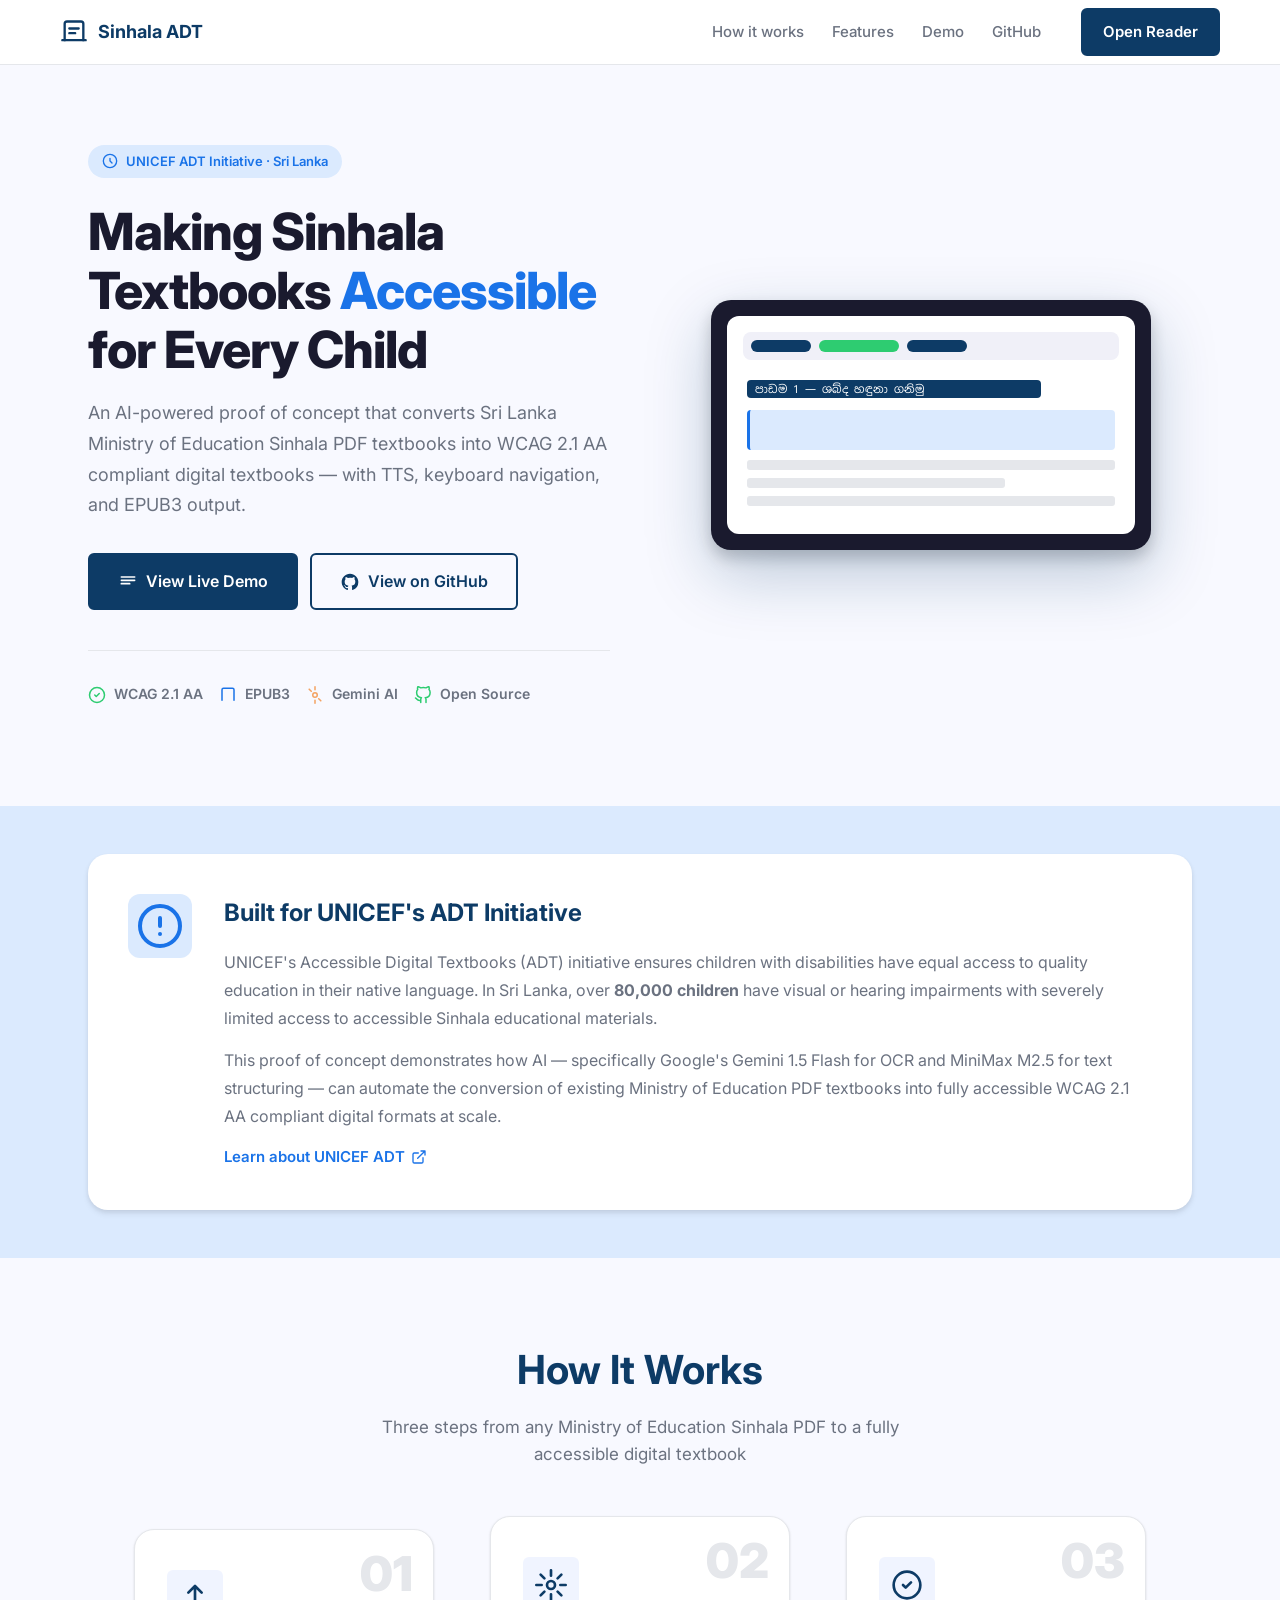
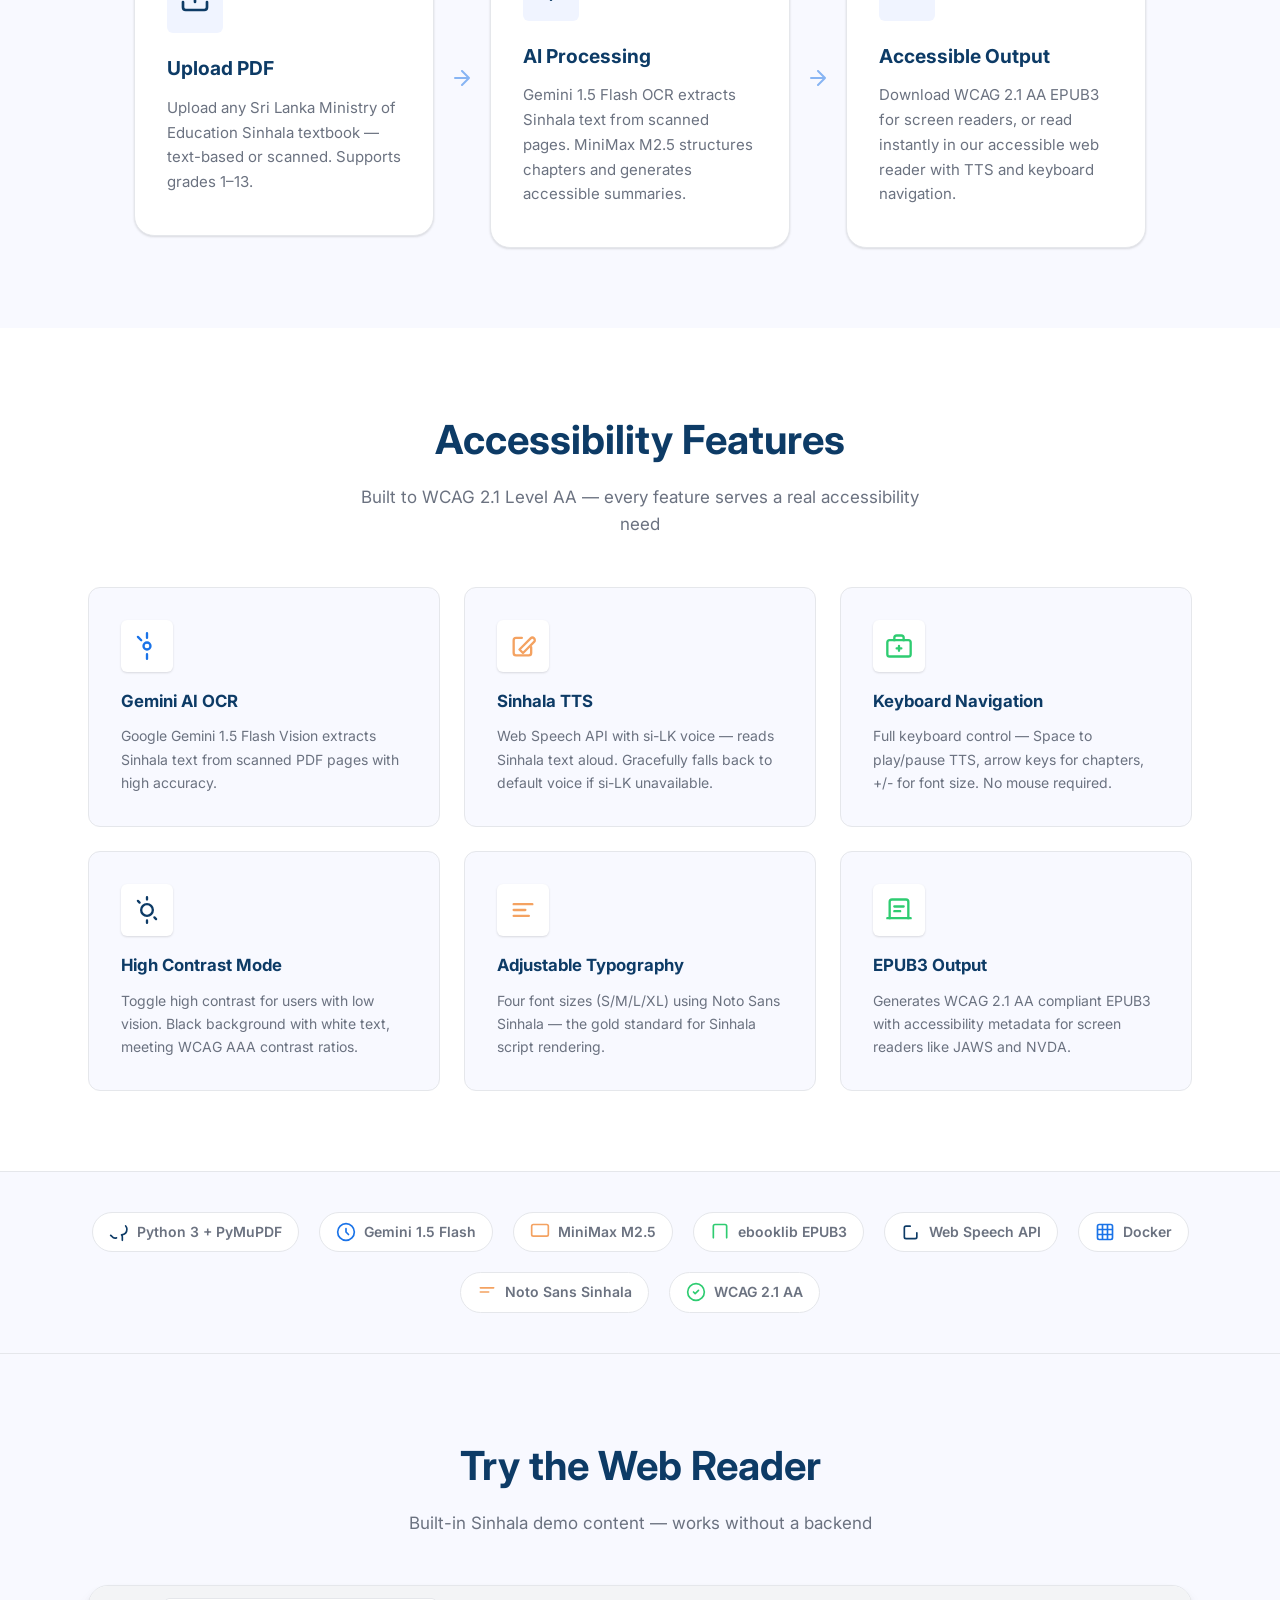
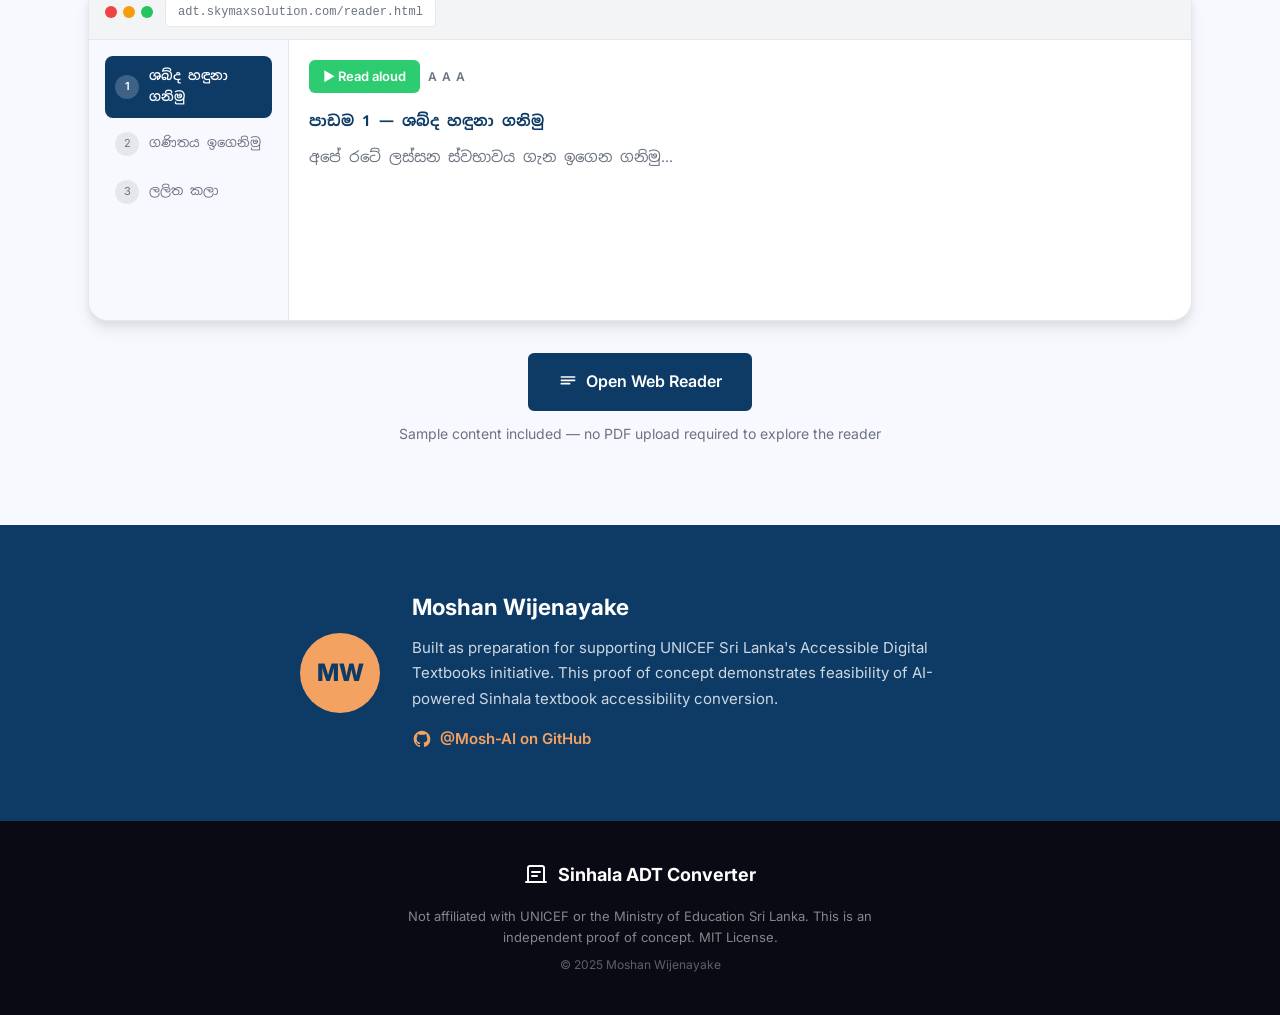
==== web/index.html @ 2eef30e9 "initial: Sinhala ADT Converter — UNICEF accessibility proof of concept with Gemini + MiniMax AI" ====
<!DOCTYPE html>
<html lang="en">
<head>
  <meta charset="UTF-8">
  <meta name="viewport" content="width=device-width, initial-scale=1.0">
  <title>Sinhala ADT Converter — UNICEF Accessible Digital Textbooks</title>
  <meta name="description" content="Convert Sri Lanka Ministry of Education Sinhala textbooks into WCAG 2.1 AA compliant accessible digital textbooks with Gemini AI OCR.">
  <link rel="preconnect" href="https://fonts.googleapis.com">
  <link rel="preconnect" href="https://fonts.gstatic.com" crossorigin>
  <link href="https://fonts.googleapis.com/css2?family=Inter:wght@400;500;600;700&family=Noto+Sans+Sinhala:wght@400;700&display=swap" rel="stylesheet">
  <link rel="stylesheet" href="css/main.css">
</head>
<body>
  <!-- Skip link for keyboard users (WCAG requirement) -->
  <a href="#main" class="skip-link">Skip to main content</a>

  <!-- NAVBAR -->
  <nav class="navbar" role="navigation" aria-label="Main navigation">
    <div class="nav-container">
      <a href="index.html" class="nav-logo" aria-label="Sinhala ADT Converter home">
        <svg width="28" height="28" viewBox="0 0 24 24" fill="none" aria-hidden="true">
          <path d="M4 19V5a2 2 0 012-2h12a2 2 0 012 2v14" stroke="#0d3b66" stroke-width="2" stroke-linecap="round"/>
          <path d="M4 19H2m2 0h16m0 0h2M8 9h8M8 13h5" stroke="#0d3b66" stroke-width="2" stroke-linecap="round"/>
        </svg>
        <span>Sinhala ADT</span>
      </a>
      <div class="nav-links" role="list">
        <a href="#how-it-works" role="listitem">How it works</a>
        <a href="#features" role="listitem">Features</a>
        <a href="#demo" role="listitem">Demo</a>
        <a href="https://github.com/Mosh-AI/sinhala-adt-converter" target="_blank" rel="noopener" role="listitem" aria-label="View on GitHub (opens in new tab)">GitHub</a>
      </div>
      <a href="reader.html" class="btn btn-primary nav-cta">Open Reader</a>
      <button class="hamburger" aria-label="Toggle menu" aria-expanded="false" aria-controls="mobile-menu">
        <svg width="24" height="24" viewBox="0 0 24 24" fill="none" aria-hidden="true">
          <path d="M3 6h18M3 12h18M3 18h18" stroke="currentColor" stroke-width="2" stroke-linecap="round"/>
        </svg>
      </button>
    </div>
    <div class="mobile-menu" id="mobile-menu" role="menu" aria-hidden="true">
      <a href="#how-it-works" role="menuitem">How it works</a>
      <a href="#features" role="menuitem">Features</a>
      <a href="#demo" role="menuitem">Demo</a>
      <a href="https://github.com/Mosh-AI/sinhala-adt-converter" target="_blank" rel="noopener" role="menuitem">GitHub</a>
      <a href="reader.html" class="btn btn-primary" role="menuitem">Open Reader</a>
    </div>
  </nav>

  <main id="main">
    <!-- HERO SECTION -->
    <section class="hero" aria-labelledby="hero-heading">
      <div class="hero-content">
        <div class="hero-badge" role="status">
          <svg width="16" height="16" viewBox="0 0 24 24" fill="none" aria-hidden="true">
            <circle cx="12" cy="12" r="10" stroke="#1a73e8" stroke-width="2"/>
            <path d="M12 8v4l3 3" stroke="#1a73e8" stroke-width="2" stroke-linecap="round"/>
          </svg>
          UNICEF ADT Initiative · Sri Lanka
        </div>
        <h1 id="hero-heading">Making Sinhala Textbooks <span class="highlight">Accessible</span> for Every Child</h1>
        <p class="hero-subtitle">An AI-powered proof of concept that converts Sri Lanka Ministry of Education Sinhala PDF textbooks into WCAG 2.1 AA compliant digital textbooks — with TTS, keyboard navigation, and EPUB3 output.</p>
        <div class="hero-actions">
          <a href="reader.html" class="btn btn-primary btn-lg">
            <svg width="20" height="20" viewBox="0 0 24 24" fill="none" aria-hidden="true">
              <path d="M4 6h16M4 10h16M4 14h10" stroke="currentColor" stroke-width="2" stroke-linecap="round"/>
            </svg>
            View Live Demo
          </a>
          <a href="https://github.com/Mosh-AI/sinhala-adt-converter" target="_blank" rel="noopener" class="btn btn-outline btn-lg">
            <svg width="20" height="20" viewBox="0 0 24 24" fill="currentColor" aria-hidden="true">
              <path d="M12 2C6.477 2 2 6.484 2 12.017c0 4.425 2.865 8.18 6.839 9.504.5.092.682-.217.682-.483 0-.237-.008-.868-.013-1.703-2.782.605-3.369-1.343-3.369-1.343-.454-1.158-1.11-1.466-1.11-1.466-.908-.62.069-.608.069-.608 1.003.07 1.531 1.032 1.531 1.032.892 1.53 2.341 1.088 2.91.832.092-.647.35-1.088.636-1.338-2.22-.253-4.555-1.113-4.555-4.951 0-1.093.39-1.988 1.029-2.688-.103-.253-.446-1.272.098-2.65 0 0 .84-.27 2.75 1.026A9.564 9.564 0 0112 6.844c.85.004 1.705.115 2.504.337 1.909-1.296 2.747-1.027 2.747-1.027.546 1.379.202 2.398.1 2.651.64.7 1.028 1.595 1.028 2.688 0 3.848-2.339 4.695-4.566 4.943.359.309.678.92.678 1.855 0 1.338-.012 2.419-.012 2.747 0 .268.18.58.688.482A10.019 10.019 0 0022 12.017C22 6.484 17.522 2 12 2z"/>
            </svg>
            View on GitHub
          </a>
        </div>
        <div class="hero-stats" role="list" aria-label="Key features">
          <div class="stat" role="listitem">
            <svg width="18" height="18" viewBox="0 0 24 24" fill="none" aria-hidden="true">
              <path d="M9 12l2 2 4-4" stroke="#2ecc71" stroke-width="2" stroke-linecap="round" stroke-linejoin="round"/>
              <circle cx="12" cy="12" r="10" stroke="#2ecc71" stroke-width="2"/>
            </svg>
            WCAG 2.1 AA
          </div>
          <div class="stat" role="listitem">
            <svg width="18" height="18" viewBox="0 0 24 24" fill="none" aria-hidden="true">
              <path d="M4 19V5a2 2 0 012-2h12a2 2 0 012 2v14" stroke="#1a73e8" stroke-width="2" stroke-linecap="round"/>
            </svg>
            EPUB3
          </div>
          <div class="stat" role="listitem">
            <svg width="18" height="18" viewBox="0 0 24 24" fill="none" aria-hidden="true">
              <circle cx="12" cy="12" r="3" stroke="#f4a261" stroke-width="2"/>
              <path d="M12 1v4M12 19v4M4.22 4.22l2.83 2.83M16.95 16.95l2.83 2.83" stroke="#f4a261" stroke-width="2" stroke-linecap="round"/>
            </svg>
            Gemini AI
          </div>
          <div class="stat" role="listitem">
            <svg width="18" height="18" viewBox="0 0 24 24" fill="none" aria-hidden="true">
              <path d="M9 19c-5 1.5-5-2.5-7-3m14 6v-3.87a3.37 3.37 0 00-.94-2.61c3.14-.35 6.44-1.54 6.44-7A5.44 5.44 0 0020 4.77 5.07 5.07 0 0019.91 1S18.73.65 16 2.48a13.38 13.38 0 00-7 0C6.27.65 5.09 1 5.09 1A5.07 5.07 0 005 4.77a5.44 5.44 0 00-1.5 3.78c0 5.42 3.3 6.61 6.44 7A3.37 3.37 0 009 18.13V22" stroke="#2ecc71" stroke-width="2" stroke-linecap="round" stroke-linejoin="round"/>
            </svg>
            Open Source
          </div>
        </div>
      </div>
      <div class="hero-visual" aria-hidden="true">
        <div class="device-mockup">
          <div class="device-screen">
            <div class="mock-reader">
              <div class="mock-controls">
                <div class="mock-btn"></div>
                <div class="mock-btn mock-play"></div>
                <div class="mock-btn"></div>
              </div>
              <div class="mock-content">
                <div class="mock-chapter-title">පාඩම 1 — ශබ්ද හඳුනා ගනිමු</div>
                <div class="mock-summary-box"></div>
                <div class="mock-text"></div>
                <div class="mock-text mock-text-short"></div>
                <div class="mock-text"></div>
              </div>
            </div>
          </div>
        </div>
      </div>
    </section>

    <!-- UNICEF SECTION -->
    <section class="unicef-section" aria-labelledby="unicef-heading">
      <div class="container">
        <div class="unicef-card">
          <div class="unicef-icon" aria-hidden="true">
            <svg width="48" height="48" viewBox="0 0 24 24" fill="none">
              <circle cx="12" cy="12" r="10" stroke="#1a73e8" stroke-width="2"/>
              <path d="M12 8v4M12 16h.01" stroke="#1a73e8" stroke-width="2" stroke-linecap="round"/>
            </svg>
          </div>
          <div class="unicef-text">
            <h2 id="unicef-heading">Built for UNICEF's ADT Initiative</h2>
            <p>UNICEF's Accessible Digital Textbooks (ADT) initiative ensures children with disabilities have equal access to quality education in their native language. In Sri Lanka, over <strong>80,000 children</strong> have visual or hearing impairments with severely limited access to accessible Sinhala educational materials.</p>
            <p>This proof of concept demonstrates how AI — specifically Google's Gemini 1.5 Flash for OCR and MiniMax M2.5 for text structuring — can automate the conversion of existing Ministry of Education PDF textbooks into fully accessible WCAG 2.1 AA compliant digital formats at scale.</p>
            <a href="https://www.unicef.org/innovation/accessible-digital-textbooks" target="_blank" rel="noopener" class="unicef-link">
              Learn about UNICEF ADT
              <svg width="16" height="16" viewBox="0 0 24 24" fill="none" aria-hidden="true">
                <path d="M18 13v6a2 2 0 01-2 2H5a2 2 0 01-2-2V8a2 2 0 012-2h6M15 3h6v6M10 14L21 3" stroke="currentColor" stroke-width="2" stroke-linecap="round" stroke-linejoin="round"/>
              </svg>
            </a>
          </div>
        </div>
      </div>
    </section>

    <!-- HOW IT WORKS -->
    <section id="how-it-works" class="how-section" aria-labelledby="how-heading">
      <div class="container">
        <div class="section-header">
          <h2 id="how-heading">How It Works</h2>
          <p>Three steps from any Ministry of Education Sinhala PDF to a fully accessible digital textbook</p>
        </div>
        <div class="steps-grid">
          <div class="step-card">
            <div class="step-num" aria-hidden="true">01</div>
            <div class="step-icon" aria-hidden="true">
              <svg width="32" height="32" viewBox="0 0 24 24" fill="none">
                <path d="M21 15v4a2 2 0 01-2 2H5a2 2 0 01-2-2v-4M17 8l-5-5-5 5M12 3v12" stroke="#0d3b66" stroke-width="2" stroke-linecap="round" stroke-linejoin="round"/>
              </svg>
            </div>
            <h3>Upload PDF</h3>
            <p>Upload any Sri Lanka Ministry of Education Sinhala textbook — text-based or scanned. Supports grades 1–13.</p>
          </div>
          <div class="step-arrow" aria-hidden="true">
            <svg width="24" height="24" viewBox="0 0 24 24" fill="none">
              <path d="M5 12h14M12 5l7 7-7 7" stroke="#1a73e8" stroke-width="2" stroke-linecap="round" stroke-linejoin="round"/>
            </svg>
          </div>
          <div class="step-card">
            <div class="step-num" aria-hidden="true">02</div>
            <div class="step-icon" aria-hidden="true">
              <svg width="32" height="32" viewBox="0 0 24 24" fill="none">
                <circle cx="12" cy="12" r="3" stroke="#0d3b66" stroke-width="2"/>
                <path d="M12 1v4M12 19v4M4.22 4.22l2.83 2.83M16.95 16.95l2.83 2.83M1 12h4M19 12h4M4.22 19.78l2.83-2.83M16.95 7.05l2.83-2.83" stroke="#0d3b66" stroke-width="2" stroke-linecap="round"/>
              </svg>
            </div>
            <h3>AI Processing</h3>
            <p>Gemini 1.5 Flash OCR extracts Sinhala text from scanned pages. MiniMax M2.5 structures chapters and generates accessible summaries.</p>
          </div>
          <div class="step-arrow" aria-hidden="true">
            <svg width="24" height="24" viewBox="0 0 24 24" fill="none">
              <path d="M5 12h14M12 5l7 7-7 7" stroke="#1a73e8" stroke-width="2" stroke-linecap="round" stroke-linejoin="round"/>
            </svg>
          </div>
          <div class="step-card">
            <div class="step-num" aria-hidden="true">03</div>
            <div class="step-icon" aria-hidden="true">
              <svg width="32" height="32" viewBox="0 0 24 24" fill="none">
                <path d="M9 12l2 2 4-4" stroke="#0d3b66" stroke-width="2" stroke-linecap="round" stroke-linejoin="round"/>
                <circle cx="12" cy="12" r="10" stroke="#0d3b66" stroke-width="2"/>
              </svg>
            </div>
            <h3>Accessible Output</h3>
            <p>Download WCAG 2.1 AA EPUB3 for screen readers, or read instantly in our accessible web reader with TTS and keyboard navigation.</p>
          </div>
        </div>
      </div>
    </section>

    <!-- FEATURES GRID -->
    <section id="features" class="features-section" aria-labelledby="features-heading">
      <div class="container">
        <div class="section-header">
          <h2 id="features-heading">Accessibility Features</h2>
          <p>Built to WCAG 2.1 Level AA — every feature serves a real accessibility need</p>
        </div>
        <div class="features-grid">
          <article class="feature-card">
            <div class="feature-icon" aria-hidden="true">
              <svg width="28" height="28" viewBox="0 0 24 24" fill="none">
                <circle cx="12" cy="12" r="3" stroke="#1a73e8" stroke-width="2"/>
                <path d="M12 1v4M12 19v4M4.22 4.22l2.83 2.83" stroke="#1a73e8" stroke-width="2" stroke-linecap="round"/>
              </svg>
            </div>
            <h3>Gemini AI OCR</h3>
            <p>Google Gemini 1.5 Flash Vision extracts Sinhala text from scanned PDF pages with high accuracy.</p>
          </article>
          <article class="feature-card">
            <div class="feature-icon" aria-hidden="true">
              <svg width="28" height="28" viewBox="0 0 24 24" fill="none">
                <path d="M11 5H6a2 2 0 00-2 2v11a2 2 0 002 2h11a2 2 0 002-2v-5" stroke="#f4a261" stroke-width="2" stroke-linecap="round"/>
                <path d="M9 15l3-3 6.5-6.5a2.12 2.12 0 013 3L15 15l-3 3-3-3z" stroke="#f4a261" stroke-width="2" stroke-linecap="round" stroke-linejoin="round"/>
              </svg>
            </div>
            <h3>Sinhala TTS</h3>
            <p>Web Speech API with si-LK voice — reads Sinhala text aloud. Gracefully falls back to default voice if si-LK unavailable.</p>
          </article>
          <article class="feature-card">
            <div class="feature-icon" aria-hidden="true">
              <svg width="28" height="28" viewBox="0 0 24 24" fill="none">
                <rect x="2" y="7" width="20" height="14" rx="2" stroke="#2ecc71" stroke-width="2"/>
                <path d="M16 7V5a2 2 0 00-2-2h-4a2 2 0 00-2 2v2M12 12v4M10 14h4" stroke="#2ecc71" stroke-width="2" stroke-linecap="round"/>
              </svg>
            </div>
            <h3>Keyboard Navigation</h3>
            <p>Full keyboard control — Space to play/pause TTS, arrow keys for chapters, +/- for font size. No mouse required.</p>
          </article>
          <article class="feature-card">
            <div class="feature-icon" aria-hidden="true">
              <svg width="28" height="28" viewBox="0 0 24 24" fill="none">
                <circle cx="12" cy="12" r="5" stroke="#0d3b66" stroke-width="2"/>
                <path d="M12 1v2M12 21v2M4.22 4.22l1.42 1.42M18.36 18.36l1.42 1.42" stroke="#0d3b66" stroke-width="2" stroke-linecap="round"/>
              </svg>
            </div>
            <h3>High Contrast Mode</h3>
            <p>Toggle high contrast for users with low vision. Black background with white text, meeting WCAG AAA contrast ratios.</p>
          </article>
          <article class="feature-card">
            <div class="feature-icon" aria-hidden="true">
              <svg width="28" height="28" viewBox="0 0 24 24" fill="none">
                <path d="M4 7h16M4 12h10M4 17h13" stroke="#f4a261" stroke-width="2" stroke-linecap="round"/>
              </svg>
            </div>
            <h3>Adjustable Typography</h3>
            <p>Four font sizes (S/M/L/XL) using Noto Sans Sinhala — the gold standard for Sinhala script rendering.</p>
          </article>
          <article class="feature-card">
            <div class="feature-icon" aria-hidden="true">
              <svg width="28" height="28" viewBox="0 0 24 24" fill="none">
                <path d="M4 19V5a2 2 0 012-2h12a2 2 0 012 2v14" stroke="#2ecc71" stroke-width="2" stroke-linecap="round"/>
                <path d="M4 19H2m2 0h16m0 0h2M8 9h8M8 13h5" stroke="#2ecc71" stroke-width="2" stroke-linecap="round"/>
              </svg>
            </div>
            <h3>EPUB3 Output</h3>
            <p>Generates WCAG 2.1 AA compliant EPUB3 with accessibility metadata for screen readers like JAWS and NVDA.</p>
          </article>
        </div>
      </div>
    </section>

    <!-- TECH STACK -->
    <section class="tech-section" aria-labelledby="tech-heading">
      <div class="container">
        <h2 id="tech-heading" class="sr-only">Technology Stack</h2>
        <div class="tech-grid" role="list" aria-label="Technology stack">
          <div class="tech-item" role="listitem">
            <svg width="20" height="20" viewBox="0 0 24 24" fill="none" aria-hidden="true">
              <path d="M9 19c-5 1.5-5-2.5-7-3m14 6v-3.87a3.37 3.37 0 00-.94-2.61c3.14-.35 6.44-1.54 6.44-7A5.44 5.44 0 0020 4.77" stroke="#0d3b66" stroke-width="2" stroke-linecap="round" stroke-linejoin="round"/>
            </svg>
            Python 3 + PyMuPDF
          </div>
          <div class="tech-item" role="listitem">
            <svg width="20" height="20" viewBox="0 0 24 24" fill="none" aria-hidden="true">
              <circle cx="12" cy="12" r="10" stroke="#1a73e8" stroke-width="2"/>
              <path d="M12 8v4l3 3" stroke="#1a73e8" stroke-width="2" stroke-linecap="round"/>
            </svg>
            Gemini 1.5 Flash
          </div>
          <div class="tech-item" role="listitem">
            <svg width="20" height="20" viewBox="0 0 24 24" fill="none" aria-hidden="true">
              <rect x="2" y="3" width="20" height="14" rx="2" stroke="#f4a261" stroke-width="2"/>
            </svg>
            MiniMax M2.5
          </div>
          <div class="tech-item" role="listitem">
            <svg width="20" height="20" viewBox="0 0 24 24" fill="none" aria-hidden="true">
              <path d="M4 19V5a2 2 0 012-2h12a2 2 0 012 2v14" stroke="#2ecc71" stroke-width="2" stroke-linecap="round"/>
            </svg>
            ebooklib EPUB3
          </div>
          <div class="tech-item" role="listitem">
            <svg width="20" height="20" viewBox="0 0 24 24" fill="none" aria-hidden="true">
              <path d="M11 5H6a2 2 0 00-2 2v11a2 2 0 002 2h11a2 2 0 002-2v-5" stroke="#0d3b66" stroke-width="2" stroke-linecap="round"/>
            </svg>
            Web Speech API
          </div>
          <div class="tech-item" role="listitem">
            <svg width="20" height="20" viewBox="0 0 24 24" fill="none" aria-hidden="true">
              <rect x="3" y="3" width="18" height="18" rx="2" stroke="#1a73e8" stroke-width="2"/>
              <path d="M9 3v18M15 3v18M3 9h18M3 15h18" stroke="#1a73e8" stroke-width="2"/>
            </svg>
            Docker
          </div>
          <div class="tech-item" role="listitem">
            <svg width="20" height="20" viewBox="0 0 24 24" fill="none" aria-hidden="true">
              <path d="M4 7h16M4 12h10" stroke="#f4a261" stroke-width="2" stroke-linecap="round"/>
            </svg>
            Noto Sans Sinhala
          </div>
          <div class="tech-item" role="listitem">
            <svg width="20" height="20" viewBox="0 0 24 24" fill="none" aria-hidden="true">
              <path d="M9 12l2 2 4-4" stroke="#2ecc71" stroke-width="2" stroke-linecap="round" stroke-linejoin="round"/>
              <circle cx="12" cy="12" r="10" stroke="#2ecc71" stroke-width="2"/>
            </svg>
            WCAG 2.1 AA
          </div>
        </div>
      </div>
    </section>

    <!-- DEMO SECTION -->
    <section id="demo" class="demo-section" aria-labelledby="demo-heading">
      <div class="container">
        <div class="section-header">
          <h2 id="demo-heading">Try the Web Reader</h2>
          <p>Built-in Sinhala demo content — works without a backend</p>
        </div>
        <div class="demo-preview">
          <div class="browser-chrome" aria-hidden="true">
            <div class="browser-dots">
              <span></span><span></span><span></span>
            </div>
            <div class="browser-url">adt.skymaxsolution.com/reader.html</div>
          </div>
          <div class="demo-screen">
            <div class="demo-sidebar">
              <div class="demo-sidebar-item demo-active">
                <span class="demo-ch-num">1</span>
                <span>ශබ්ද හඳුනා ගනිමු</span>
              </div>
              <div class="demo-sidebar-item">
                <span class="demo-ch-num">2</span>
                <span>ගණිතය ඉගෙනිමු</span>
              </div>
              <div class="demo-sidebar-item">
                <span class="demo-ch-num">3</span>
                <span>ලලිත කලා</span>
              </div>
            </div>
            <div class="demo-content">
              <div class="demo-controls-bar">
                <div class="demo-btn-row">
                  <div class="demo-play-btn">&#9654; Read aloud</div>
                  <div class="demo-font-btns">A A A</div>
                </div>
              </div>
              <div class="demo-chapter-text" lang="si">
                <h3>පාඩම 1 — ශබ්ද හඳුනා ගනිමු</h3>
                <p>අපේ රටේ ලස්සන ස්වභාවය ගැන ඉගෙන ගනිමු...</p>
              </div>
            </div>
          </div>
        </div>
        <div class="demo-actions">
          <a href="reader.html" class="btn btn-primary btn-lg">
            <svg width="20" height="20" viewBox="0 0 24 24" fill="none" aria-hidden="true">
              <path d="M4 6h16M4 10h16M4 14h10" stroke="currentColor" stroke-width="2" stroke-linecap="round"/>
            </svg>
            Open Web Reader
          </a>
          <p class="demo-note">Sample content included — no PDF upload required to explore the reader</p>
        </div>
      </div>
    </section>

    <!-- AUTHOR SECTION -->
    <section class="author-section" aria-labelledby="author-heading">
      <div class="container">
        <div class="author-card">
          <div class="author-avatar" aria-hidden="true">MW</div>
          <div class="author-info">
            <h2 id="author-heading">Moshan Wijenayake</h2>
            <p>Built as preparation for supporting UNICEF Sri Lanka's Accessible Digital Textbooks initiative. This proof of concept demonstrates feasibility of AI-powered Sinhala textbook accessibility conversion.</p>
            <a href="https://github.com/Mosh-AI" target="_blank" rel="noopener" class="author-link">
              <svg width="20" height="20" viewBox="0 0 24 24" fill="currentColor" aria-hidden="true">
                <path d="M12 2C6.477 2 2 6.484 2 12.017c0 4.425 2.865 8.18 6.839 9.504.5.092.682-.217.682-.483 0-.237-.008-.868-.013-1.703-2.782.605-3.369-1.343-3.369-1.343-.454-1.158-1.11-1.466-1.11-1.466-.908-.62.069-.608.069-.608 1.003.07 1.531 1.032 1.531 1.032.892 1.53 2.341 1.088 2.91.832.092-.647.35-1.088.636-1.338-2.22-.253-4.555-1.113-4.555-4.951 0-1.093.39-1.988 1.029-2.688-.103-.253-.446-1.272.098-2.65 0 0 .84-.27 2.75 1.026A9.564 9.564 0 0112 6.844c.85.004 1.705.115 2.504.337 1.909-1.296 2.747-1.027 2.747-1.027.546 1.379.202 2.398.1 2.651.64.7 1.028 1.595 1.028 2.688 0 3.848-2.339 4.695-4.566 4.943.359.309.678.92.678 1.855 0 1.338-.012 2.419-.012 2.747 0 .268.18.58.688.482A10.019 10.019 0 0022 12.017C22 6.484 17.522 2 12 2z"/>
              </svg>
              @Mosh-AI on GitHub
            </a>
          </div>
        </div>
      </div>
    </section>
  </main>

  <!-- FOOTER -->
  <footer class="footer" role="contentinfo">
    <div class="container">
      <div class="footer-content">
        <div class="footer-brand">
          <svg width="24" height="24" viewBox="0 0 24 24" fill="none" aria-hidden="true">
            <path d="M4 19V5a2 2 0 012-2h12a2 2 0 012 2v14" stroke="#fff" stroke-width="2" stroke-linecap="round"/>
            <path d="M4 19H2m2 0h16m0 0h2M8 9h8M8 13h5" stroke="#fff" stroke-width="2" stroke-linecap="round"/>
          </svg>
          <span>Sinhala ADT Converter</span>
        </div>
        <p class="footer-disclaimer">Not affiliated with UNICEF or the Ministry of Education Sri Lanka. This is an independent proof of concept. MIT License.</p>
        <p class="footer-copy">&copy; 2025 Moshan Wijenayake</p>
      </div>
    </div>
  </footer>

  <script>
    // Mobile hamburger menu
    const hamburger = document.querySelector('.hamburger');
    const mobileMenu = document.getElementById('mobile-menu');
    hamburger?.addEventListener('click', () => {
      const expanded = hamburger.getAttribute('aria-expanded') === 'true';
      hamburger.setAttribute('aria-expanded', !expanded);
      mobileMenu.setAttribute('aria-hidden', expanded);
      mobileMenu.classList.toggle('open');
    });
    // Close mobile menu on link click
    mobileMenu?.querySelectorAll('a').forEach(a => {
      a.addEventListener('click', () => {
        mobileMenu.classList.remove('open');
        hamburger?.setAttribute('aria-expanded', 'false');
        mobileMenu.setAttribute('aria-hidden', 'true');
      });
    });
    // Smooth scroll for anchor links
    document.querySelectorAll('a[href^="#"]').forEach(a => {
      a.addEventListener('click', e => {
        const target = document.querySelector(a.getAttribute('href'));
        if (target) {
          e.preventDefault();
          target.scrollIntoView({ behavior: 'smooth' });
        }
      });
    });
  </script>
</body>
</html>
---- web/css/main.css ----
/* ===== CSS CUSTOM PROPERTIES ===== */
:root {
  --primary: #0d3b66;
  --primary-hover: #0a2f52;
  --secondary: #1a73e8;
  --secondary-hover: #1557b0;
  --accent: #f4a261;
  --bg: #f8f9ff;
  --dark-bg: #0f0f1a;
  --text: #1a1a2e;
  --text-muted: #6b7280;
  --card-bg: #ffffff;
  --border: #e5e7eb;
  --success: #2ecc71;
  --highlight: #fef3c7;
  --shadow-sm: 0 1px 3px rgba(0,0,0,.08), 0 1px 2px rgba(0,0,0,.06);
  --shadow-md: 0 4px 6px rgba(0,0,0,.07), 0 2px 4px rgba(0,0,0,.06);
  --shadow-lg: 0 10px 15px rgba(0,0,0,.07), 0 4px 6px rgba(0,0,0,.05);
  --radius-sm: 6px;
  --radius-md: 12px;
  --radius-lg: 20px;
  --transition: 200ms cubic-bezier(0.4, 0, 0.2, 1);
  --font-body: 'Inter', system-ui, sans-serif;
  --font-sinhala: 'Noto Sans Sinhala', 'Iskoola Pota', serif;
}

@media (prefers-color-scheme: dark) {
  :root {
    --bg: #0f0f1a;
    --card-bg: #1a1a2e;
    --text: #f0f0ff;
    --text-muted: #9ca3af;
    --border: #2d2d40;
    --highlight: #1e3a5f;
    --shadow-sm: 0 1px 3px rgba(0,0,0,.3);
    --shadow-md: 0 4px 6px rgba(0,0,0,.25);
    --shadow-lg: 0 10px 15px rgba(0,0,0,.3);
  }
}

/* ===== RESET ===== */
*, *::before, *::after { box-sizing: border-box; margin: 0; padding: 0; }
html { scroll-behavior: smooth; }
body {
  font-family: var(--font-body);
  font-size: 16px;
  line-height: 1.6;
  color: var(--text);
  background: var(--bg);
  -webkit-font-smoothing: antialiased;
}
img { max-width: 100%; height: auto; display: block; }
a { color: inherit; text-decoration: none; }
button { cursor: pointer; border: none; background: none; font: inherit; }

/* ===== SKIP LINK (WCAG) ===== */
.skip-link {
  position: fixed;
  top: -100px;
  left: 16px;
  background: var(--primary);
  color: #fff;
  padding: 12px 20px;
  border-radius: 0 0 var(--radius-sm) var(--radius-sm);
  font-weight: 600;
  z-index: 9999;
  transition: top var(--transition);
}
.skip-link:focus { top: 0; outline: 2px solid var(--accent); outline-offset: 2px; }

/* ===== SR-ONLY ===== */
.sr-only { position: absolute; width: 1px; height: 1px; overflow: hidden; clip: rect(0,0,0,0); white-space: nowrap; }

/* ===== FOCUS STYLES ===== */
:focus-visible {
  outline: 2px solid var(--secondary);
  outline-offset: 2px;
  border-radius: 2px;
}

/* ===== CONTAINER ===== */
.container { max-width: 1200px; margin: 0 auto; padding: 0 20px; }
@media (min-width: 768px) { .container { padding: 0 32px; } }
@media (min-width: 1024px) { .container { padding: 0 48px; } }

/* ===== BUTTONS ===== */
.btn {
  display: inline-flex;
  align-items: center;
  gap: 8px;
  padding: 10px 20px;
  border-radius: var(--radius-sm);
  font-size: 15px;
  font-weight: 600;
  font-family: var(--font-body);
  transition: all var(--transition);
  cursor: pointer;
  min-height: 44px;
  white-space: nowrap;
}
.btn:focus-visible { outline: 2px solid var(--secondary); outline-offset: 2px; }
.btn-primary {
  background: var(--primary);
  color: #fff;
  border: 2px solid var(--primary);
}
.btn-primary:hover { background: var(--primary-hover); border-color: var(--primary-hover); transform: translateY(-1px); box-shadow: var(--shadow-md); }
.btn-primary:active { transform: translateY(0); }
.btn-outline {
  background: transparent;
  color: var(--primary);
  border: 2px solid var(--primary);
}
.btn-outline:hover { background: var(--primary); color: #fff; transform: translateY(-1px); box-shadow: var(--shadow-md); }
.btn-lg { padding: 14px 28px; font-size: 16px; }

/* ===== SECTION HEADERS ===== */
.section-header { text-align: center; margin-bottom: 48px; }
.section-header h2 { font-size: clamp(1.75rem, 4vw, 2.5rem); color: var(--primary); margin-bottom: 12px; font-weight: 700; }
.section-header p { font-size: 17px; color: var(--text-muted); max-width: 560px; margin: 0 auto; }

/* ===== NAVBAR ===== */
.navbar {
  position: sticky;
  top: 0;
  z-index: 100;
  background: rgba(255,255,255,0.92);
  backdrop-filter: blur(12px);
  -webkit-backdrop-filter: blur(12px);
  border-bottom: 1px solid var(--border);
  transition: background var(--transition);
}
@media (prefers-color-scheme: dark) {
  .navbar { background: rgba(15,15,26,0.92); }
}
.nav-container {
  max-width: 1200px;
  margin: 0 auto;
  padding: 0 20px;
  height: 64px;
  display: flex;
  align-items: center;
  gap: 32px;
}
.nav-logo {
  display: flex;
  align-items: center;
  gap: 10px;
  font-size: 18px;
  font-weight: 700;
  color: var(--primary);
  flex-shrink: 0;
}
.nav-logo:hover { opacity: 0.8; }
.nav-links {
  display: none;
  align-items: center;
  gap: 28px;
  margin-left: auto;
}
@media (min-width: 768px) { .nav-links { display: flex; } }
.nav-links a {
  font-size: 15px;
  font-weight: 500;
  color: var(--text-muted);
  transition: color var(--transition);
}
.nav-links a:hover { color: var(--primary); }
.nav-cta { display: none; margin-left: 8px; }
@media (min-width: 768px) { .nav-cta { display: inline-flex; } }
.hamburger { display: flex; align-items: center; margin-left: auto; padding: 8px; color: var(--text); min-width: 44px; min-height: 44px; justify-content: center; }
@media (min-width: 768px) { .hamburger { display: none; } }
.mobile-menu {
  display: none;
  flex-direction: column;
  padding: 12px 20px 20px;
  gap: 4px;
  border-top: 1px solid var(--border);
  background: var(--card-bg);
}
.mobile-menu.open { display: flex; }
.mobile-menu a { padding: 12px 16px; border-radius: var(--radius-sm); font-weight: 500; color: var(--text); transition: background var(--transition); min-height: 44px; display: flex; align-items: center; }
.mobile-menu a:hover { background: var(--bg); }
.mobile-menu .btn { margin-top: 8px; justify-content: center; }

/* ===== HERO ===== */
.hero {
  display: grid;
  grid-template-columns: 1fr;
  gap: 40px;
  padding: 60px 20px 80px;
  max-width: 1200px;
  margin: 0 auto;
  align-items: center;
}
@media (min-width: 1024px) {
  .hero { grid-template-columns: 1fr 1fr; padding: 80px 48px 100px; gap: 60px; }
}
.hero-badge {
  display: inline-flex;
  align-items: center;
  gap: 8px;
  background: #dbeafe;
  color: var(--secondary);
  padding: 6px 14px;
  border-radius: 999px;
  font-size: 13px;
  font-weight: 600;
  margin-bottom: 24px;
}
@media (prefers-color-scheme: dark) { .hero-badge { background: #1e3a5f; } }
.hero-content h1 {
  font-size: clamp(2rem, 5vw, 3.2rem);
  font-weight: 800;
  line-height: 1.15;
  color: var(--text);
  margin-bottom: 20px;
  letter-spacing: -0.02em;
}
.hero-content h1 .highlight {
  color: var(--secondary);
  position: relative;
}
.hero-subtitle {
  font-size: 18px;
  color: var(--text-muted);
  line-height: 1.7;
  margin-bottom: 32px;
  max-width: 560px;
}
.hero-actions { display: flex; flex-wrap: wrap; gap: 12px; margin-bottom: 40px; }
.hero-stats {
  display: flex;
  flex-wrap: wrap;
  gap: 16px;
  padding-top: 32px;
  border-top: 1px solid var(--border);
}
.stat {
  display: flex;
  align-items: center;
  gap: 8px;
  font-size: 14px;
  font-weight: 600;
  color: var(--text-muted);
}

/* Device mockup */
.hero-visual { display: flex; justify-content: center; }
.device-mockup {
  width: 100%;
  max-width: 440px;
  background: #1a1a2e;
  border-radius: 20px;
  padding: 16px;
  box-shadow: 0 24px 64px rgba(13,59,102,0.25), 0 8px 16px rgba(0,0,0,0.2);
  animation: float 6s ease-in-out infinite;
}
@keyframes float {
  0%, 100% { transform: translateY(0); }
  50% { transform: translateY(-8px); }
}
@media (prefers-reduced-motion: reduce) { .device-mockup { animation: none; } }
.device-screen { background: var(--card-bg); border-radius: 12px; overflow: hidden; }
.mock-reader { padding: 16px; }
.mock-controls { display: flex; gap: 8px; margin-bottom: 16px; padding: 8px; background: #f0f0f8; border-radius: 8px; }
.mock-btn { height: 12px; width: 60px; border-radius: 6px; background: #0d3b66; }
.mock-play { background: #2ecc71; width: 80px; }
.mock-content { padding: 4px; }
.mock-chapter-title { height: 18px; background: #0d3b66; border-radius: 4px; margin-bottom: 12px; width: 80%; font-family: var(--font-sinhala); color: #fff; font-size: 11px; display: flex; align-items: center; padding: 0 8px; }
.mock-summary-box { height: 40px; background: #dbeafe; border-left: 3px solid #1a73e8; border-radius: 4px; margin-bottom: 10px; }
.mock-text { height: 10px; background: #e5e7eb; border-radius: 3px; margin-bottom: 8px; }
.mock-text-short { width: 70%; }

/* ===== UNICEF SECTION ===== */
.unicef-section { background: #dbeafe; padding: 48px 0; }
@media (prefers-color-scheme: dark) { .unicef-section { background: #1e3a5f; } }
.unicef-card { display: flex; gap: 32px; align-items: flex-start; background: var(--card-bg); border-radius: var(--radius-lg); padding: 40px; box-shadow: var(--shadow-md); }
@media (max-width: 768px) { .unicef-card { flex-direction: column; padding: 28px; } }
.unicef-icon { flex-shrink: 0; width: 64px; height: 64px; background: #dbeafe; border-radius: var(--radius-md); display: flex; align-items: center; justify-content: center; }
@media (prefers-color-scheme: dark) { .unicef-icon { background: #1e3a5f; } }
.unicef-text h2 { font-size: 1.5rem; font-weight: 700; color: var(--primary); margin-bottom: 16px; }
.unicef-text p { color: var(--text-muted); margin-bottom: 14px; line-height: 1.75; font-size: 16px; }
.unicef-link { display: inline-flex; align-items: center; gap: 6px; color: var(--secondary); font-weight: 600; font-size: 15px; transition: gap var(--transition); }
.unicef-link:hover { gap: 10px; text-decoration: underline; }

/* ===== HOW IT WORKS ===== */
.how-section { padding: 80px 0; }
.steps-grid { display: flex; align-items: center; gap: 16px; flex-wrap: wrap; justify-content: center; }
.step-card {
  background: var(--card-bg);
  border-radius: var(--radius-lg);
  padding: 40px 32px;
  flex: 1;
  min-width: 220px;
  max-width: 300px;
  box-shadow: var(--shadow-sm);
  border: 1px solid var(--border);
  position: relative;
  transition: transform var(--transition), box-shadow var(--transition);
}
.step-card:hover { transform: translateY(-4px); box-shadow: var(--shadow-lg); }
.step-num {
  position: absolute;
  top: 20px;
  right: 20px;
  font-size: 48px;
  font-weight: 900;
  color: var(--border);
  line-height: 1;
  pointer-events: none;
}
.step-icon { margin-bottom: 20px; padding: 12px; background: #f0f4ff; border-radius: var(--radius-sm); display: inline-block; }
@media (prefers-color-scheme: dark) { .step-icon { background: #1e2a3a; } }
.step-card h3 { font-size: 1.2rem; font-weight: 700; color: var(--primary); margin-bottom: 12px; }
.step-card p { color: var(--text-muted); font-size: 15px; line-height: 1.65; }
.step-arrow { color: var(--secondary); flex-shrink: 0; opacity: 0.5; }
@media (max-width: 768px) { .step-arrow { transform: rotate(90deg); } }

/* ===== FEATURES GRID ===== */
.features-section { padding: 80px 0; background: var(--card-bg); }
@media (prefers-color-scheme: dark) { .features-section { background: #13131f; } }
.features-grid { display: grid; grid-template-columns: repeat(auto-fit, minmax(280px, 1fr)); gap: 24px; }
.feature-card {
  background: var(--bg);
  border-radius: var(--radius-md);
  padding: 32px;
  border: 1px solid var(--border);
  transition: all var(--transition);
}
.feature-card:hover { box-shadow: var(--shadow-md); border-color: var(--secondary); transform: translateY(-2px); }
.feature-icon { margin-bottom: 16px; width: 52px; height: 52px; background: var(--card-bg); border-radius: var(--radius-sm); display: flex; align-items: center; justify-content: center; box-shadow: var(--shadow-sm); }
.feature-card h3 { font-size: 1.05rem; font-weight: 700; color: var(--primary); margin-bottom: 10px; }
.feature-card p { color: var(--text-muted); font-size: 14px; line-height: 1.65; }

/* ===== TECH GRID ===== */
.tech-section { padding: 40px 0; border-top: 1px solid var(--border); border-bottom: 1px solid var(--border); }
.tech-grid { display: flex; flex-wrap: wrap; gap: 20px; justify-content: center; align-items: center; }
.tech-item { display: flex; align-items: center; gap: 8px; font-size: 14px; font-weight: 600; color: var(--text-muted); padding: 8px 16px; background: var(--card-bg); border-radius: 999px; border: 1px solid var(--border); transition: all var(--transition); }
.tech-item:hover { border-color: var(--secondary); color: var(--primary); box-shadow: var(--shadow-sm); }

/* ===== DEMO SECTION ===== */
.demo-section { padding: 80px 0; }
.demo-preview { background: var(--card-bg); border-radius: var(--radius-lg); box-shadow: var(--shadow-lg); overflow: hidden; margin-bottom: 32px; border: 1px solid var(--border); }
.browser-chrome { background: #f3f4f6; padding: 12px 16px; display: flex; align-items: center; gap: 12px; border-bottom: 1px solid var(--border); }
@media (prefers-color-scheme: dark) { .browser-chrome { background: #1a1a2e; } }
.browser-dots { display: flex; gap: 6px; }
.browser-dots span { width: 12px; height: 12px; border-radius: 50%; }
.browser-dots span:nth-child(1) { background: #ef4444; }
.browser-dots span:nth-child(2) { background: #f59e0b; }
.browser-dots span:nth-child(3) { background: #22c55e; }
.browser-url { font-size: 12px; color: var(--text-muted); font-family: monospace; background: var(--card-bg); padding: 4px 12px; border-radius: 4px; border: 1px solid var(--border); }
.demo-screen { display: flex; min-height: 280px; }
.demo-sidebar { width: 200px; border-right: 1px solid var(--border); padding: 16px; background: var(--bg); flex-shrink: 0; }
@media (max-width: 600px) { .demo-sidebar { display: none; } }
.demo-sidebar-item { display: flex; align-items: center; gap: 10px; padding: 10px; border-radius: 8px; font-size: 13px; color: var(--text-muted); font-family: var(--font-sinhala); margin-bottom: 4px; }
.demo-sidebar-item.demo-active { background: var(--primary); color: #fff; font-weight: 600; }
.demo-ch-num { width: 24px; height: 24px; background: rgba(255,255,255,0.2); border-radius: 50%; display: flex; align-items: center; justify-content: center; font-size: 11px; font-family: var(--font-body); flex-shrink: 0; }
.demo-sidebar-item:not(.demo-active) .demo-ch-num { background: var(--border); }
.demo-content { flex: 1; padding: 20px; }
.demo-controls-bar { margin-bottom: 16px; }
.demo-btn-row { display: flex; gap: 8px; align-items: center; flex-wrap: wrap; }
.demo-play-btn { background: #2ecc71; color: #fff; padding: 6px 14px; border-radius: 6px; font-size: 13px; font-weight: 600; }
.demo-font-btns { display: flex; gap: 4px; font-weight: 600; font-size: 12px; color: var(--text-muted); letter-spacing: 1px; }
.demo-chapter-text h3 { font-size: 15px; color: var(--primary); margin-bottom: 10px; font-family: var(--font-sinhala); font-weight: 700; }
.demo-chapter-text p { font-size: 15px; color: var(--text-muted); font-family: var(--font-sinhala); line-height: 1.9; }
.demo-actions { text-align: center; }
.demo-note { margin-top: 12px; font-size: 14px; color: var(--text-muted); }

/* ===== AUTHOR SECTION ===== */
.author-section { padding: 64px 0; background: var(--primary); }
.author-card { display: flex; gap: 32px; align-items: center; max-width: 680px; margin: 0 auto; }
@media (max-width: 600px) { .author-card { flex-direction: column; text-align: center; align-items: center; } }
.author-avatar {
  width: 80px; height: 80px;
  background: var(--accent);
  color: var(--primary);
  border-radius: 50%;
  display: flex; align-items: center; justify-content: center;
  font-size: 24px; font-weight: 800;
  flex-shrink: 0;
}
.author-info h2 { font-size: 1.4rem; font-weight: 700; color: #fff; margin-bottom: 10px; }
.author-info p { color: rgba(255,255,255,0.8); line-height: 1.7; margin-bottom: 16px; font-size: 15px; }
.author-link { display: inline-flex; align-items: center; gap: 8px; color: var(--accent); font-weight: 600; font-size: 15px; transition: gap var(--transition); }
.author-link:hover { gap: 12px; text-decoration: underline; }

/* ===== FOOTER ===== */
.footer { background: #0a0a14; padding: 40px 0; }
.footer-content { text-align: center; }
.footer-brand { display: inline-flex; align-items: center; gap: 10px; font-size: 18px; font-weight: 700; color: #fff; margin-bottom: 16px; }
.footer-disclaimer { color: rgba(255,255,255,0.5); font-size: 13px; max-width: 500px; margin: 0 auto 8px; line-height: 1.6; }
.footer-copy { color: rgba(255,255,255,0.35); font-size: 12px; }

/* ===== RESPONSIVE 375px ===== */
@media (max-width: 375px) {
  .hero { padding: 40px 16px 60px; }
  .hero-content h1 { font-size: 1.75rem; }
  .hero-subtitle { font-size: 16px; }
  .btn-lg { padding: 12px 20px; font-size: 15px; }
  .unicef-card { padding: 20px; }
  .step-card { padding: 28px 20px; }
}
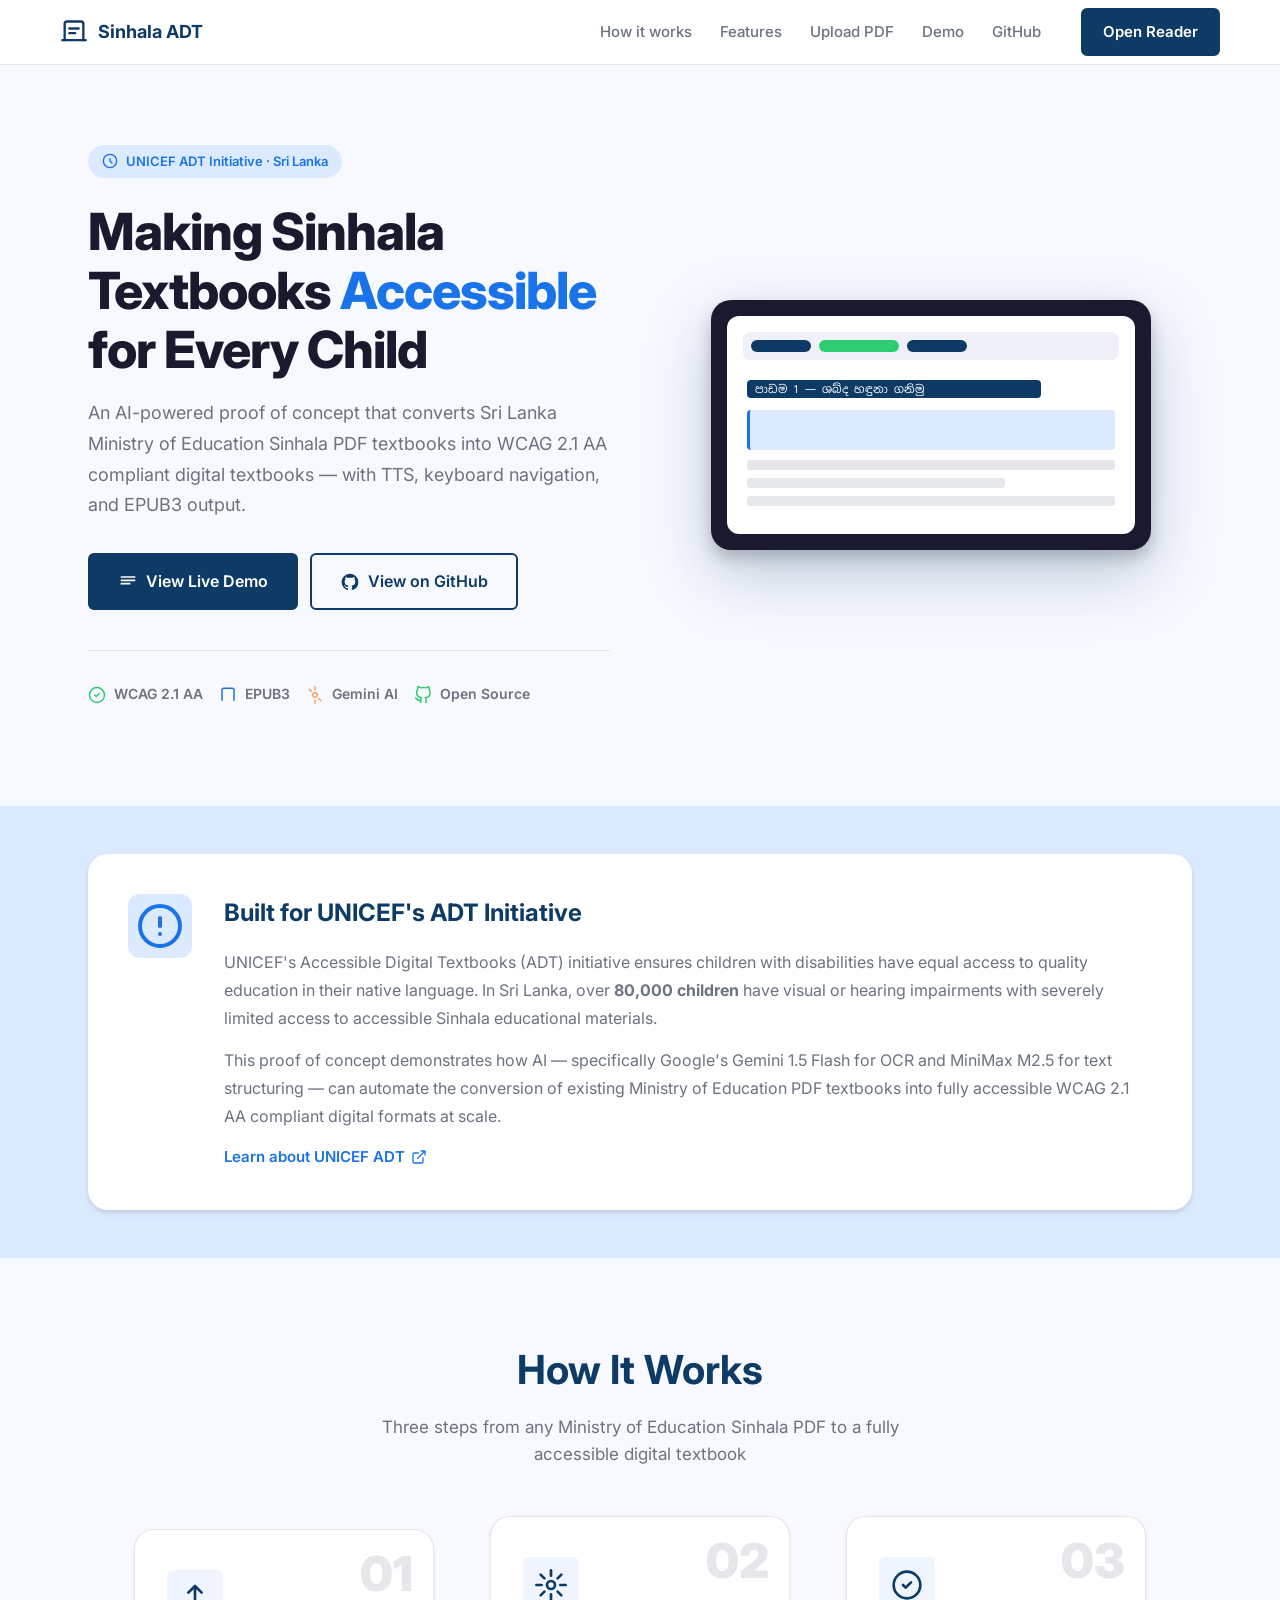
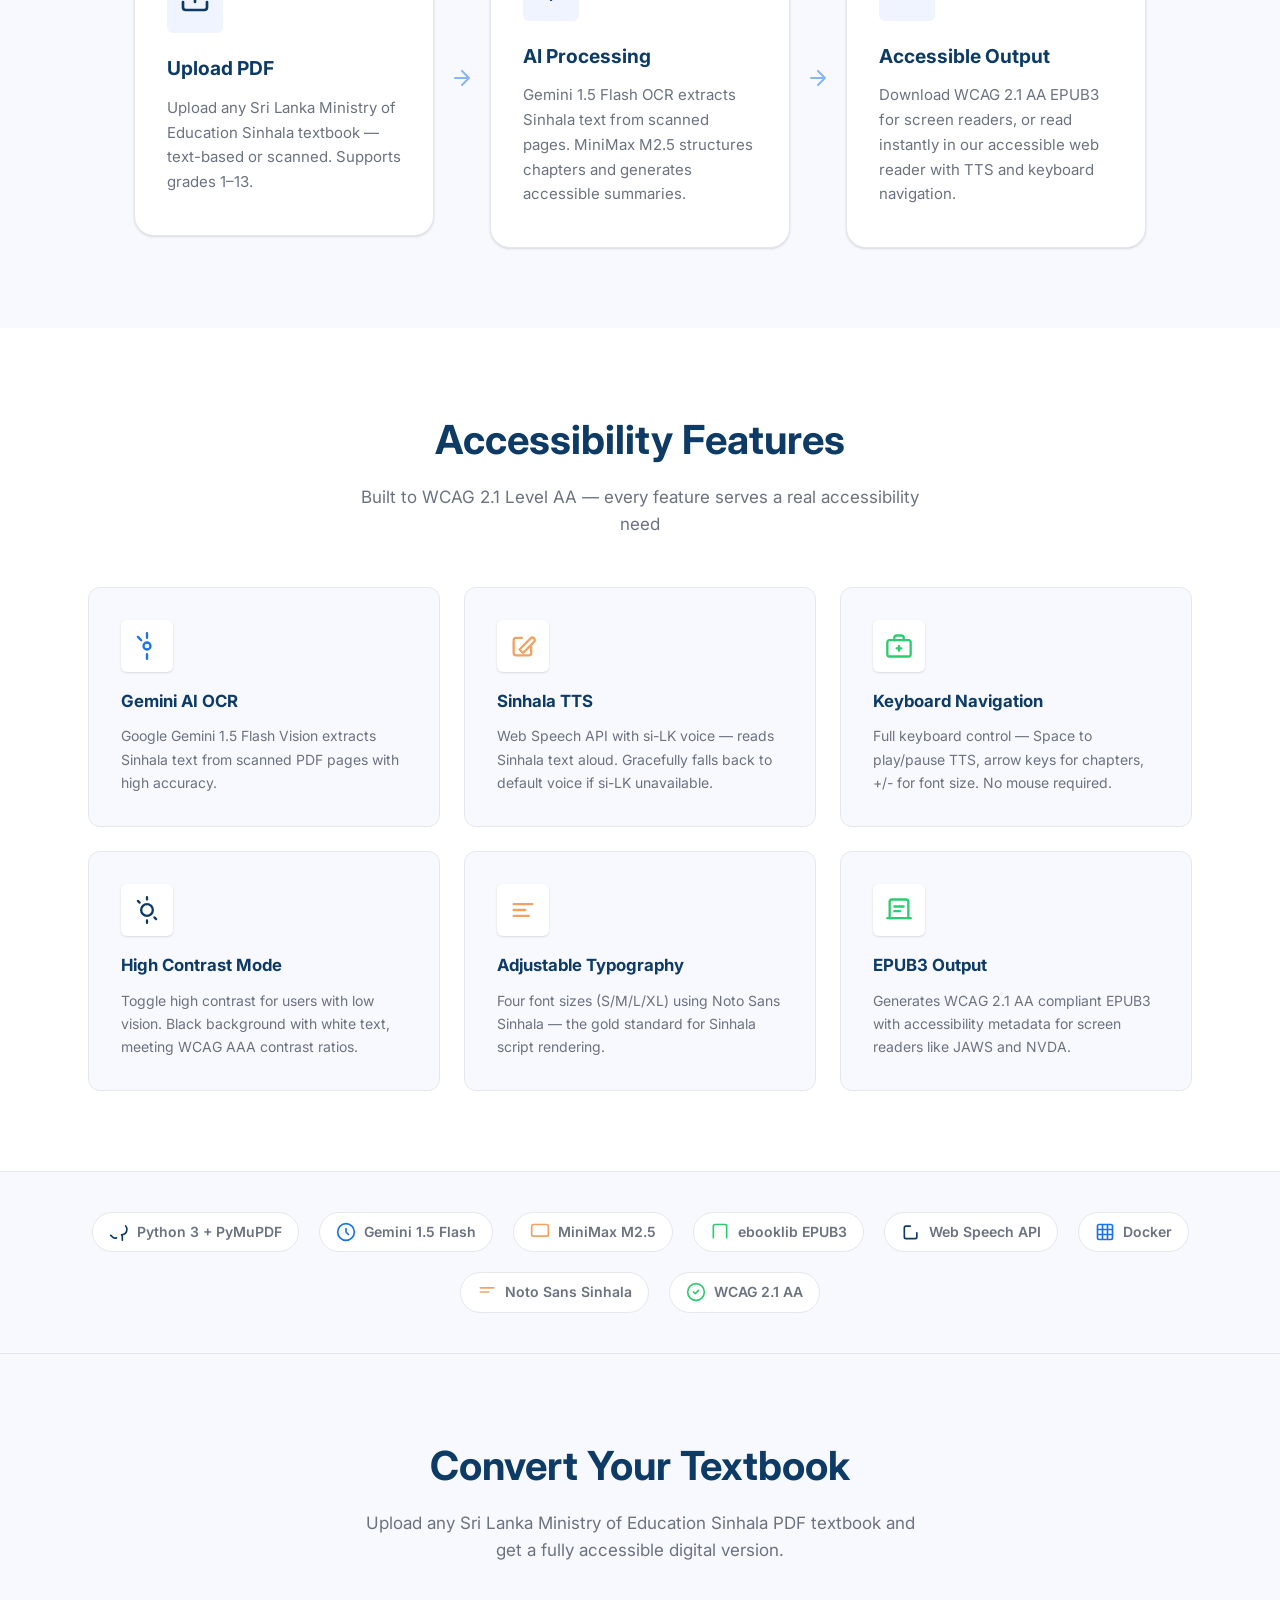
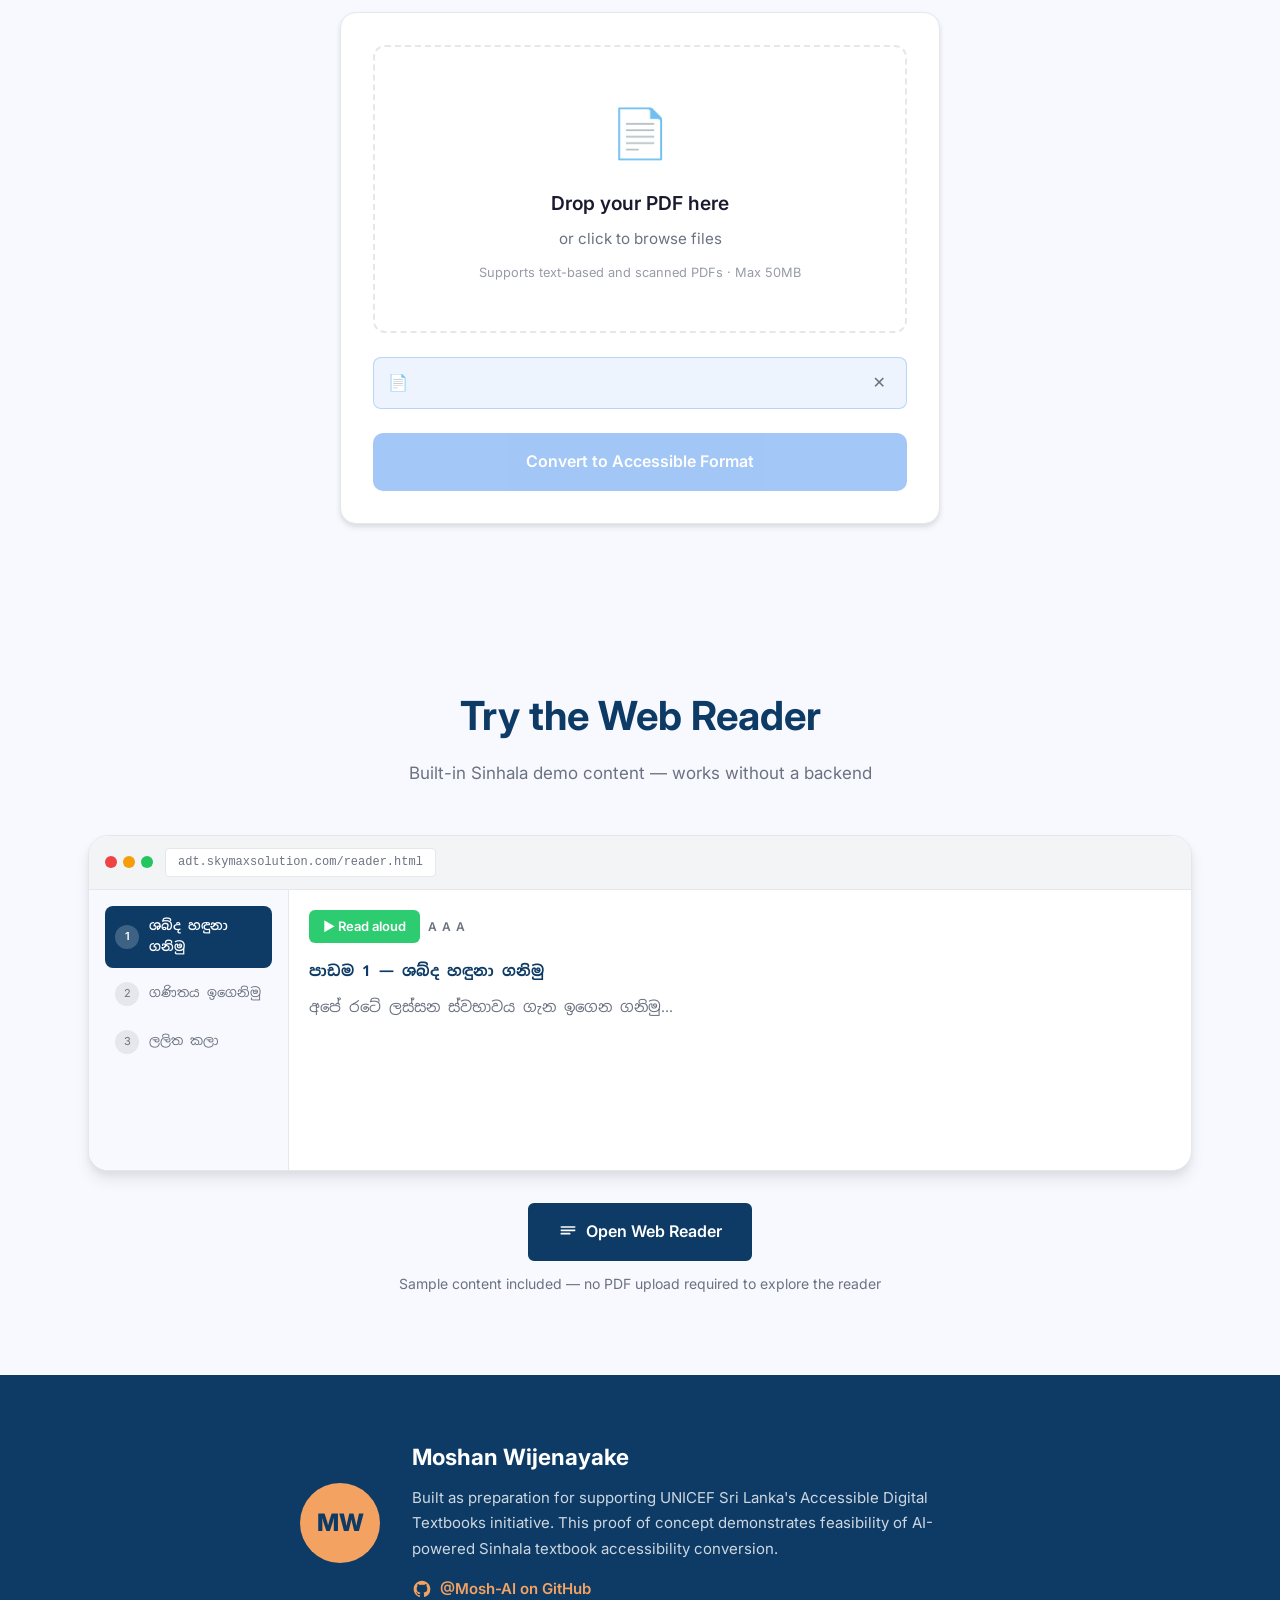
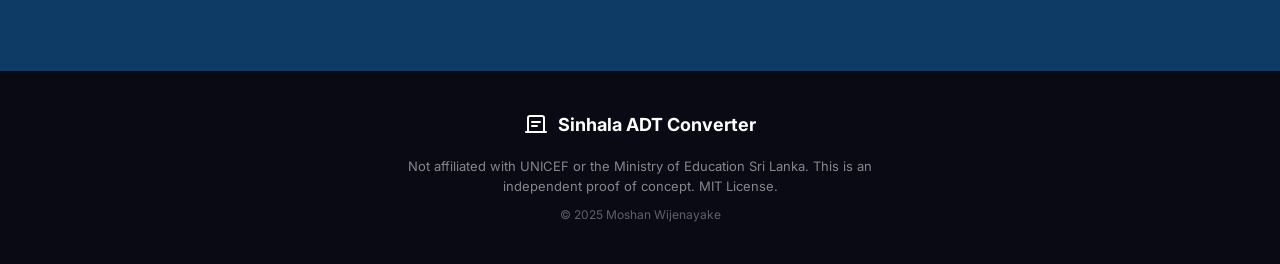
==== commit 3af9e2ea: "feat: add PDF upload UI with drag-drop, progress steps, and result display - Upload section above de" ====
--- a/web/index.html
+++ b/web/index.html
@@ -5,6 +5,13 @@
   <meta name="viewport" content="width=device-width, initial-scale=1.0">
   <title>Sinhala ADT Converter — UNICEF Accessible Digital Textbooks</title>
   <meta name="description" content="Convert Sri Lanka Ministry of Education Sinhala textbooks into WCAG 2.1 AA compliant accessible digital textbooks with Gemini AI OCR.">
+  <meta property="og:title" content="Sinhala ADT Converter — UNICEF Accessibility Initiative">
+  <meta property="og:description" content="Converting Sri Lanka MoE Sinhala textbooks into accessible EPUB3 for children with disabilities. WCAG 2.1 AA compliant.">
+  <meta property="og:url" content="https://adt.skymaxsolution.com">
+  <meta property="og:type" content="website">
+  <meta name="twitter:card" content="summary">
+  <meta name="twitter:title" content="Sinhala ADT Converter — UNICEF Initiative">
+  <meta name="twitter:description" content="Accessible Sinhala digital textbooks for children with disabilities.">
   <link rel="preconnect" href="https://fonts.googleapis.com">
   <link rel="preconnect" href="https://fonts.gstatic.com" crossorigin>
   <link href="https://fonts.googleapis.com/css2?family=Inter:wght@400;500;600;700&family=Noto+Sans+Sinhala:wght@400;700&display=swap" rel="stylesheet">
@@ -27,6 +34,7 @@
       <div class="nav-links" role="list">
         <a href="#how-it-works" role="listitem">How it works</a>
         <a href="#features" role="listitem">Features</a>
+        <a href="#upload" role="listitem">Upload PDF</a>
         <a href="#demo" role="listitem">Demo</a>
         <a href="https://github.com/Mosh-AI/sinhala-adt-converter" target="_blank" rel="noopener" role="listitem" aria-label="View on GitHub (opens in new tab)">GitHub</a>
       </div>
@@ -40,6 +48,7 @@
     <div class="mobile-menu" id="mobile-menu" role="menu" aria-hidden="true">
       <a href="#how-it-works" role="menuitem">How it works</a>
       <a href="#features" role="menuitem">Features</a>
+      <a href="#upload" role="menuitem">Upload PDF</a>
       <a href="#demo" role="menuitem">Demo</a>
       <a href="https://github.com/Mosh-AI/sinhala-adt-converter" target="_blank" rel="noopener" role="menuitem">GitHub</a>
       <a href="reader.html" class="btn btn-primary" role="menuitem">Open Reader</a>
@@ -330,6 +339,99 @@
             </svg>
             WCAG 2.1 AA
           </div>
+        </div>
+      </div>
+    </section>
+
+    <!-- UPLOAD SECTION -->
+    <section id="upload" class="upload-section" aria-labelledby="upload-heading">
+      <div class="container">
+        <div class="section-header">
+          <h2 id="upload-heading">Convert Your Textbook</h2>
+          <p>Upload any Sri Lanka Ministry of Education Sinhala PDF textbook and get a fully accessible digital version.</p>
+        </div>
+
+        <!-- Upload box -->
+        <div class="upload-box" id="upload-box">
+          <div class="drop-zone" id="drop-zone" role="button" tabindex="0" aria-label="Drop PDF here or click to browse">
+            <div class="drop-icon" aria-hidden="true">📄</div>
+            <div class="drop-title">Drop your PDF here</div>
+            <div class="drop-sub">or click to browse files</div>
+            <div class="drop-info">Supports text-based and scanned PDFs · Max 50MB</div>
+            <input type="file" id="pdf-input" accept=".pdf" class="file-input" aria-label="Choose PDF file">
+          </div>
+
+          <div class="file-info" id="file-info" hidden>
+            <span class="file-icon" aria-hidden="true">📄</span>
+            <span class="file-name" id="file-name"></span>
+            <span class="file-size" id="file-size"></span>
+            <button class="file-remove" id="file-remove" aria-label="Remove selected file">✕</button>
+          </div>
+
+          <button class="btn-convert" id="convert-btn" disabled aria-label="Convert PDF to accessible format">
+            Convert to Accessible Format
+          </button>
+        </div>
+
+        <!-- Progress -->
+        <div class="upload-progress" id="upload-progress" hidden aria-live="polite">
+          <div class="steps-indicator" role="list" aria-label="Conversion steps">
+            <div class="step-item" id="step-upload" role="listitem">
+              <div class="step-dot" aria-hidden="true"></div>
+              <span>Uploading</span>
+            </div>
+            <div class="step-item" id="step-extract" role="listitem">
+              <div class="step-dot" aria-hidden="true"></div>
+              <span>Extracting</span>
+            </div>
+            <div class="step-item" id="step-ai" role="listitem">
+              <div class="step-dot" aria-hidden="true"></div>
+              <span>AI processing</span>
+            </div>
+            <div class="step-item" id="step-epub" role="listitem">
+              <div class="step-dot" aria-hidden="true"></div>
+              <span>Generating EPUB</span>
+            </div>
+            <div class="step-item" id="step-done" role="listitem">
+              <div class="step-dot" aria-hidden="true"></div>
+              <span>Done</span>
+            </div>
+          </div>
+
+          <div class="progress-bar-track" role="progressbar" aria-valuemin="0" aria-valuemax="100" aria-valuenow="0" id="progress-track">
+            <div class="progress-bar-fill" id="progress-fill"></div>
+          </div>
+
+          <p class="progress-status" id="progress-status">Uploading your PDF...</p>
+          <button class="btn-cancel" id="cancel-btn" aria-label="Cancel conversion">Cancel</button>
+        </div>
+
+        <!-- Result -->
+        <div class="upload-result" id="upload-result" hidden>
+
+          <div class="result-card" id="result-success" hidden>
+            <div class="result-icon" aria-hidden="true">✅</div>
+            <h3 id="result-title">Conversion Complete!</h3>
+            <div class="result-meta" aria-label="Conversion details">
+              <span id="result-chapters"></span>
+              <span id="result-method"></span>
+              <span id="result-ai"></span>
+            </div>
+            <div class="result-actions">
+              <a href="reader.html" class="btn btn-primary" id="open-reader-btn">Open in Reader</a>
+              <a href="/api/download/epub" class="btn-secondary" id="download-epub-btn" download>Download EPUB3</a>
+              <button class="btn btn-outline" id="convert-another-btn">Convert Another</button>
+            </div>
+            <p class="result-note">The reader is now loaded with your textbook. TTS, keyboard navigation, and all accessibility features are ready.</p>
+          </div>
+
+          <div class="result-card error-card" id="result-error" hidden>
+            <div class="result-icon" aria-hidden="true">❌</div>
+            <h3>Conversion Failed</h3>
+            <p class="error-message" id="error-message"></p>
+            <button class="btn btn-primary" id="try-again-btn">Try Again</button>
+          </div>
+
         </div>
       </div>
     </section>
@@ -455,5 +557,242 @@
       });
     });
   </script>
+
+  <!-- PDF Upload Script -->
+  <script>
+  (function () {
+    const dropZone      = document.getElementById('drop-zone');
+    const fileInput     = document.getElementById('pdf-input');
+    const fileInfo      = document.getElementById('file-info');
+    const fileName      = document.getElementById('file-name');
+    const fileSize      = document.getElementById('file-size');
+    const fileRemove    = document.getElementById('file-remove');
+    const convertBtn    = document.getElementById('convert-btn');
+    const uploadBox     = document.getElementById('upload-box');
+    const progressEl    = document.getElementById('upload-progress');
+    const progressFill  = document.getElementById('progress-fill');
+    const progressStatus = document.getElementById('progress-status');
+    const progressTrack = document.getElementById('progress-track');
+    const resultDiv     = document.getElementById('upload-result');
+    const resultSuccess = document.getElementById('result-success');
+    const resultError   = document.getElementById('result-error');
+    const cancelBtn     = document.getElementById('cancel-btn');
+    const tryAgain      = document.getElementById('try-again-btn');
+    const convertAnother = document.getElementById('convert-another-btn');
+    const resultTitle   = document.getElementById('result-title');
+    const resultChapters = document.getElementById('result-chapters');
+    const resultMethod  = document.getElementById('result-method');
+    const resultAI      = document.getElementById('result-ai');
+    const errorMsg      = document.getElementById('error-message');
+
+    const STEPS = [
+      { id: 'step-upload',  label: 'Uploading PDF...',           pct: 15 },
+      { id: 'step-extract', label: 'Extracting text from PDF...', pct: 35 },
+      { id: 'step-ai',      label: 'AI is processing content...', pct: 65 },
+      { id: 'step-epub',    label: 'Generating EPUB3 file...',    pct: 85 },
+      { id: 'step-done',    label: 'Conversion complete!',        pct: 100 },
+    ];
+
+    let selectedFile = null;
+    let xhr = null;
+    let stepTimer = null;
+    let currentStep = 0;
+
+    // ── File selection ───────────────────────────────────────────
+    fileInput.addEventListener('change', e => {
+      if (e.target.files[0]) selectFile(e.target.files[0]);
+    });
+    fileRemove.addEventListener('click', clearFile);
+
+    // Keyboard activation of drop zone
+    dropZone.addEventListener('keydown', e => {
+      if (e.key === 'Enter' || e.key === ' ') fileInput.click();
+    });
+
+    // ── Drag and drop ────────────────────────────────────────────
+    dropZone.addEventListener('dragover', e => {
+      e.preventDefault();
+      dropZone.classList.add('dragover');
+    });
+    dropZone.addEventListener('dragleave', e => {
+      if (!dropZone.contains(e.relatedTarget))
+        dropZone.classList.remove('dragover');
+    });
+    dropZone.addEventListener('drop', e => {
+      e.preventDefault();
+      dropZone.classList.remove('dragover');
+      const f = e.dataTransfer.files[0];
+      if (!f) return;
+      if (f.type !== 'application/pdf' && !f.name.toLowerCase().endsWith('.pdf')) {
+        showToast('Please drop a PDF file');
+        return;
+      }
+      selectFile(f);
+    });
+
+    // ── Buttons ──────────────────────────────────────────────────
+    convertBtn.addEventListener('click', startConversion);
+    cancelBtn.addEventListener('click', () => { if (xhr) xhr.abort(); resetToUpload(); });
+    tryAgain.addEventListener('click', resetToUpload);
+    convertAnother.addEventListener('click', resetToUpload);
+
+    // ── Functions ────────────────────────────────────────────────
+    function selectFile(file) {
+      if (file.size > 50 * 1024 * 1024) {
+        showToast('File too large — max 50MB');
+        return;
+      }
+      selectedFile = file;
+      fileName.textContent = file.name;
+      fileSize.textContent = formatSize(file.size);
+      fileInfo.hidden = false;
+      convertBtn.disabled = false;
+    }
+
+    function clearFile() {
+      selectedFile = null;
+      fileInput.value = '';
+      fileInfo.hidden = true;
+      convertBtn.disabled = true;
+    }
+
+    function formatSize(bytes) {
+      if (bytes < 1024) return bytes + ' B';
+      if (bytes < 1024 * 1024) return (bytes / 1024).toFixed(1) + ' KB';
+      return (bytes / (1024 * 1024)).toFixed(1) + ' MB';
+    }
+
+    function startConversion() {
+      if (!selectedFile) return;
+      uploadBox.hidden = true;
+      progressEl.hidden = false;
+      resultDiv.hidden = true;
+      animateSteps();
+
+      const formData = new FormData();
+      formData.append('file', selectedFile);
+
+      xhr = new XMLHttpRequest();
+      xhr.open('POST', '/api/convert');
+
+      xhr.upload.onprogress = e => {
+        if (e.lengthComputable) {
+          const pct = Math.round((e.loaded / e.total) * 15);
+          setProgress(pct, 'Uploading PDF...');
+        }
+      };
+
+      xhr.onload = () => {
+        clearInterval(stepTimer);
+        if (xhr.status === 200) {
+          try {
+            showSuccess(JSON.parse(xhr.responseText));
+          } catch {
+            showError('Invalid response from server.');
+          }
+        } else {
+          try {
+            const err = JSON.parse(xhr.responseText);
+            showError(err.error || 'Conversion failed. Please try again.');
+          } catch {
+            showError('Server error — please try again.');
+          }
+        }
+      };
+
+      xhr.onerror = () => { clearInterval(stepTimer); showError('Network error — check your connection.'); };
+      xhr.onabort = () => { clearInterval(stepTimer); };
+      xhr.send(formData);
+    }
+
+    function animateSteps() {
+      currentStep = 0;
+      setProgress(0, STEPS[0].label);
+      activateStep(0);
+
+      stepTimer = setInterval(() => {
+        currentStep++;
+        if (currentStep >= STEPS.length - 1) { clearInterval(stepTimer); return; }
+        const step = STEPS[currentStep];
+        setProgress(step.pct, step.label);
+        activateStep(currentStep);
+      }, 4000);
+    }
+
+    function activateStep(index) {
+      STEPS.forEach((s, i) => {
+        const el = document.getElementById(s.id);
+        if (!el) return;
+        el.classList.remove('active', 'done');
+        if (i < index) el.classList.add('done');
+        else if (i === index) el.classList.add('active');
+      });
+    }
+
+    function setProgress(pct, status) {
+      progressFill.style.width = pct + '%';
+      progressTrack.setAttribute('aria-valuenow', pct);
+      if (status) progressStatus.textContent = status;
+    }
+
+    function showSuccess(data) {
+      setProgress(100, 'Conversion complete!');
+      STEPS.forEach(s => {
+        const el = document.getElementById(s.id);
+        if (el) { el.classList.remove('active'); el.classList.add('done'); }
+      });
+
+      setTimeout(() => {
+        progressEl.hidden = true;
+        resultDiv.hidden = false;
+        resultSuccess.hidden = false;
+        resultError.hidden = true;
+
+        resultTitle.textContent = '\u201c' + (data.title || 'Your textbook') + '\u201d converted!';
+        resultChapters.textContent = '\uD83D\uDCDA ' + (data.chapters || 0) + ' chapters';
+        resultMethod.textContent = data.is_text_based
+          ? '\uD83D\uDCDD Text-based PDF'
+          : '\uD83D\uDD0D Scanned PDF (Gemini OCR)';
+        resultAI.textContent = data.ai_enhanced
+          ? '\uD83E\uDD16 AI enhanced'
+          : '\u26A1 Direct extraction';
+      }, 900);
+    }
+
+    function showError(message) {
+      progressEl.hidden = true;
+      resultDiv.hidden = false;
+      resultSuccess.hidden = true;
+      resultError.hidden = false;
+      errorMsg.textContent = message;
+    }
+
+    function resetToUpload() {
+      clearInterval(stepTimer);
+      if (xhr) { xhr.abort(); xhr = null; }
+      uploadBox.hidden = false;
+      progressEl.hidden = true;
+      resultDiv.hidden = true;
+      resultSuccess.hidden = true;
+      resultError.hidden = true;
+      clearFile();
+      setProgress(0, '');
+      currentStep = 0;
+      STEPS.forEach(s => {
+        const el = document.getElementById(s.id);
+        if (el) el.classList.remove('active', 'done');
+      });
+    }
+
+    function showToast(msg) {
+      const t = document.createElement('div');
+      t.setAttribute('role', 'alert');
+      t.style.cssText = 'position:fixed;bottom:24px;left:50%;transform:translateX(-50%);background:#333;color:white;padding:10px 20px;border-radius:8px;font-size:14px;z-index:9999;';
+      t.textContent = msg;
+      document.body.appendChild(t);
+      setTimeout(() => t.remove(), 3000);
+    }
+  })();
+  </script>
 </body>
 </html>
--- a/web/css/main.css
+++ b/web/css/main.css
@@ -392,6 +392,218 @@
 .footer-disclaimer { color: rgba(255,255,255,0.5); font-size: 13px; max-width: 500px; margin: 0 auto 8px; line-height: 1.6; }
 .footer-copy { color: rgba(255,255,255,0.35); font-size: 12px; }
 
+/* ===== UPLOAD SECTION ===== */
+.upload-section {
+  padding: 5rem 0;
+  background: var(--bg);
+}
+
+.upload-box {
+  max-width: 600px;
+  margin: 0 auto;
+  background: var(--card-bg);
+  border: 1px solid var(--border);
+  border-radius: 16px;
+  padding: 2rem;
+  box-shadow: var(--shadow-md);
+}
+
+.drop-zone {
+  border: 2px dashed var(--border);
+  border-radius: 12px;
+  padding: 3rem 2rem;
+  text-align: center;
+  cursor: pointer;
+  transition: all 0.2s;
+  position: relative;
+  margin-bottom: 1.5rem;
+}
+.drop-zone:hover,
+.drop-zone.dragover {
+  border-color: var(--secondary);
+  background: rgba(26,115,232,0.05);
+}
+.drop-zone.dragover { transform: scale(1.01); }
+
+.drop-icon { font-size: 3rem; margin-bottom: 1rem; }
+.drop-title { font-size: 1.2rem; font-weight: 600; color: var(--text); margin-bottom: 0.5rem; }
+.drop-sub { color: var(--text-muted); font-size: 0.95rem; margin-bottom: 0.75rem; }
+.drop-info { font-size: 0.8rem; color: var(--text-muted); opacity: 0.7; }
+
+.file-input {
+  position: absolute;
+  inset: 0;
+  width: 100%;
+  height: 100%;
+  opacity: 0;
+  cursor: pointer;
+}
+
+.file-info {
+  display: flex;
+  align-items: center;
+  gap: 10px;
+  background: rgba(26,115,232,0.08);
+  border: 1px solid rgba(26,115,232,0.25);
+  border-radius: 8px;
+  padding: 10px 14px;
+  margin-bottom: 1.5rem;
+}
+.file-name { font-size: 13px; font-weight: 500; color: var(--text); flex: 1; overflow: hidden; text-overflow: ellipsis; white-space: nowrap; }
+.file-size { font-size: 12px; color: var(--text-muted); flex-shrink: 0; }
+.file-remove { background: none; border: none; color: var(--text-muted); cursor: pointer; font-size: 16px; padding: 2px 6px; border-radius: 4px; flex-shrink: 0; transition: all 0.15s; }
+.file-remove:hover { background: rgba(0,0,0,0.08); color: var(--text); }
+
+.btn-convert {
+  width: 100%;
+  padding: 1rem;
+  background: var(--secondary);
+  color: white;
+  border: none;
+  border-radius: 10px;
+  font-size: 1rem;
+  font-weight: 600;
+  cursor: pointer;
+  transition: all 0.2s;
+  min-height: 48px;
+}
+.btn-convert:hover:not(:disabled) { background: var(--secondary-hover); transform: translateY(-1px); box-shadow: var(--shadow-md); }
+.btn-convert:disabled { opacity: 0.4; cursor: not-allowed; transform: none; }
+
+/* Progress */
+.upload-progress {
+  max-width: 600px;
+  margin: 2rem auto 0;
+  text-align: center;
+}
+.steps-indicator {
+  display: flex;
+  justify-content: center;
+  margin-bottom: 1.5rem;
+  position: relative;
+}
+.steps-indicator::before {
+  content: '';
+  position: absolute;
+  top: 11px;
+  left: 10%;
+  right: 10%;
+  height: 2px;
+  background: var(--border);
+  z-index: 0;
+}
+.step-item {
+  display: flex;
+  flex-direction: column;
+  align-items: center;
+  gap: 8px;
+  flex: 1;
+  font-size: 11px;
+  color: var(--text-muted);
+  position: relative;
+  z-index: 1;
+}
+.step-dot {
+  width: 24px;
+  height: 24px;
+  border-radius: 50%;
+  background: var(--card-bg);
+  border: 2px solid var(--border);
+  transition: all 0.3s;
+  display: flex;
+  align-items: center;
+  justify-content: center;
+  font-size: 11px;
+  color: transparent;
+}
+.step-item.active .step-dot {
+  background: var(--secondary);
+  border-color: var(--secondary);
+  box-shadow: 0 0 12px rgba(26,115,232,0.4);
+}
+.step-item.done .step-dot {
+  background: var(--success);
+  border-color: var(--success);
+  color: white;
+}
+.step-item.done .step-dot::after { content: '✓'; }
+.step-item.active { color: var(--text); font-weight: 500; }
+.step-item.done { color: var(--success); }
+
+.progress-bar-track {
+  height: 6px;
+  background: var(--border);
+  border-radius: 3px;
+  overflow: hidden;
+  margin-bottom: 1rem;
+}
+.progress-bar-fill {
+  height: 100%;
+  background: linear-gradient(90deg, var(--secondary), #34a853);
+  border-radius: 3px;
+  transition: width 0.5s ease;
+  width: 0%;
+}
+.progress-status { color: var(--text-muted); font-size: 14px; margin-bottom: 1rem; }
+.btn-cancel { font-size: 13px; padding: 8px 20px; color: var(--text-muted); border: 1px solid var(--border); border-radius: 8px; background: transparent; cursor: pointer; transition: all 0.15s; }
+.btn-cancel:hover { border-color: var(--text-muted); color: var(--text); }
+
+/* Result cards */
+.upload-result { max-width: 600px; margin: 2rem auto 0; }
+.result-card {
+  background: var(--card-bg);
+  border: 1px solid var(--border);
+  border-radius: 16px;
+  padding: 2.5rem;
+  text-align: center;
+  box-shadow: var(--shadow-md);
+}
+.result-icon { font-size: 3rem; margin-bottom: 1rem; }
+.result-card h3 { font-size: 1.4rem; font-weight: 600; color: var(--text); margin-bottom: 1rem; }
+.result-meta { display: flex; justify-content: center; gap: 10px; flex-wrap: wrap; margin-bottom: 1.5rem; }
+.result-meta span {
+  display: inline-flex;
+  align-items: center;
+  gap: 4px;
+  background: rgba(0,0,0,0.04);
+  border: 1px solid var(--border);
+  padding: 4px 12px;
+  border-radius: 20px;
+  font-size: 13px;
+  color: var(--text-muted);
+}
+.result-actions { display: flex; gap: 10px; justify-content: center; flex-wrap: wrap; margin-bottom: 1rem; }
+.result-actions .btn-primary { padding: 10px 20px; font-size: 14px; border-radius: 8px; }
+.btn-secondary {
+  display: inline-flex;
+  align-items: center;
+  gap: 6px;
+  padding: 10px 20px;
+  font-size: 14px;
+  font-weight: 600;
+  border-radius: 8px;
+  background: transparent;
+  color: var(--secondary);
+  border: 2px solid var(--secondary);
+  cursor: pointer;
+  transition: all 0.2s;
+  min-height: 44px;
+  white-space: nowrap;
+  text-decoration: none;
+}
+.btn-secondary:hover { background: var(--secondary); color: white; transform: translateY(-1px); }
+.result-note { font-size: 12px; color: var(--text-muted); opacity: 0.75; line-height: 1.6; }
+.error-card { border-color: rgba(239,68,68,0.3); }
+.error-message { color: var(--text-muted); margin-bottom: 1.5rem; font-size: 14px; }
+
+@media (max-width: 768px) {
+  .upload-box { padding: 1.25rem; }
+  .drop-zone { padding: 2rem 1rem; }
+  .step-item span { font-size: 9px; }
+  .result-actions { flex-direction: column; }
+  .result-actions a, .result-actions button { width: 100%; justify-content: center; text-align: center; }
+}
+
 /* ===== RESPONSIVE 375px ===== */
 @media (max-width: 375px) {
   .hero { padding: 40px 16px 60px; }
